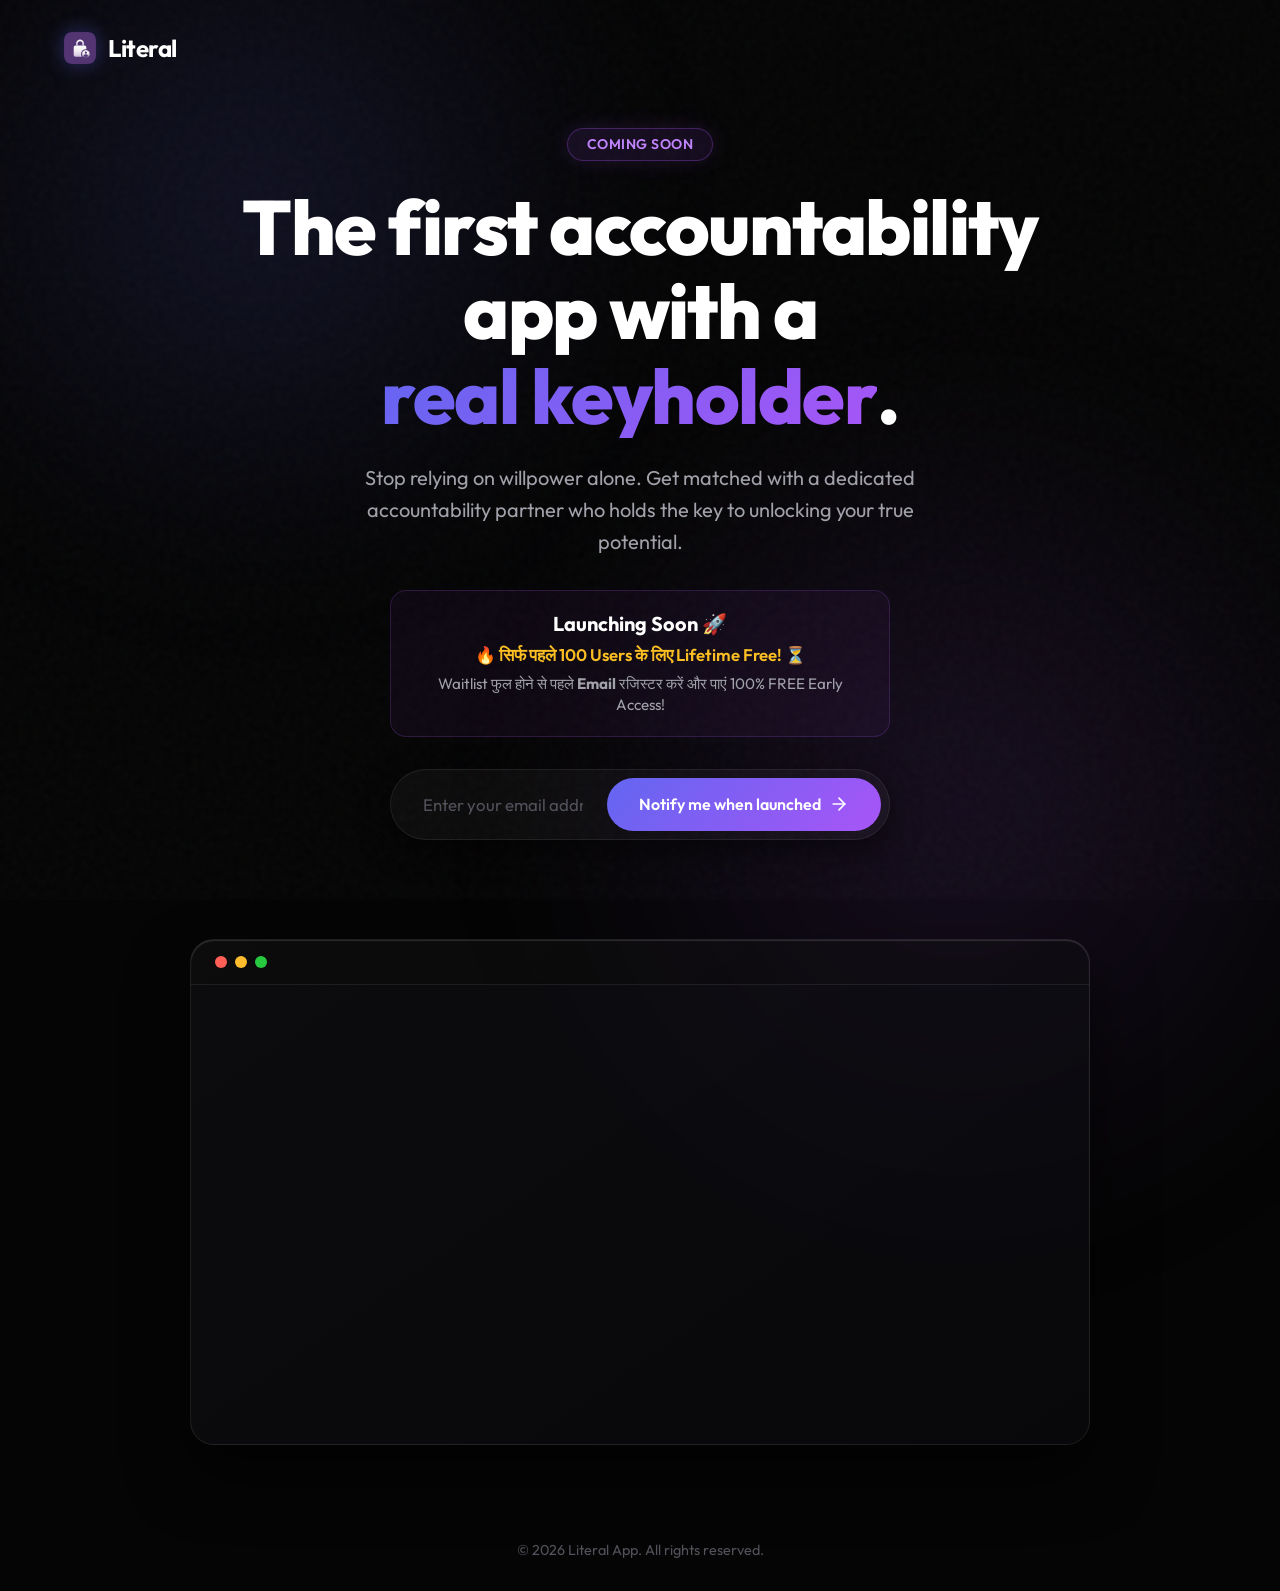
==== index.html @ 340000ad "feat: embed youtube ad video in demo section" ====
<!DOCTYPE html>
<html lang="en">

<head>
    <meta charset="UTF-8">
    <meta name="viewport" content="width=device-width, initial-scale=1.0">
    <title>Literal App</title>
    <meta name="description"
        content="Literal is the first accountability app that pairs you with a real keyholder to lock your distractions and help you achieve your goals.">
    <link rel="preconnect" href="https://fonts.googleapis.com">
    <link rel="preconnect" href="https://fonts.gstatic.com" crossorigin>
    <link href="https://fonts.googleapis.com/css2?family=Outfit:wght@300;400;500;600;700;800&display=swap"
        rel="stylesheet">
    <link rel="icon" type="image/svg+xml" href="assets/logo.svg">
    <link rel="stylesheet" href="styles.css">
</head>

<body>
    <div class="blob-bg"></div>
    <div class="blob-bg blob-2"></div>
    <div class="noise-overlay"></div>

    <nav>
        <div class="logo">
            <img src="assets/logo.svg" alt="Literal Logo" class="logo-icon">
            <span class="logo-text">Literal</span>
        </div>
    </nav>

    <main>
        <section class="hero">
            <div class="hero-chip">Coming Soon</div>
            <h1 class="hero-title">The first accountability app with a <span>real keyholder</span>.</h1>
            <p class="hero-subtitle">Stop relying on willpower alone. Get matched with a dedicated accountability
                partner who holds the key to unlocking your true potential.</p>

            <div class="urgency-banner">
                <p class="urgency-title">Launching Soon 🚀</p>
                <p class="urgency-highlight">🔥 सिर्फ पहले 100 Users के लिए Lifetime Free! ⏳</p>
                <p class="urgency-action">Waitlist फुल होने से पहले <b>Email</b> रजिस्टर करें और पाएं 100% FREE Early
                    Access!
                </p>
            </div>

            <form id="waitlist-form" class="signup-form"
                action="https://script.google.com/macros/s/AKfycbx4pD0WMXJ6cR3nPBkcFgxfVqLXbwYaFYmaJl8zW9d8rMTEGMVKEQRkKYNzDEtjSJn0/exec"
                method="POST">
                <div class="input-group">
                    <input type="email" id="email" name="email" placeholder="Enter your email address" required
                        aria-label="Email address">
                    <button type="submit" class="btn-primary" aria-label="Notify me when launched">
                        <span>Notify me when launched</span>
                        <svg width="20" height="20" viewBox="0 0 24 24" fill="none" stroke="currentColor"
                            stroke-width="2" stroke-linecap="round" stroke-linejoin="round">
                            <path d="M5 12h14"></path>
                            <path d="m12 5 7 7-7 7"></path>
                        </svg>
                    </button>
                </div>
                <div class="form-message" id="form-message" aria-live="polite"></div>
            </form>
        </section>

        <section class="demo-section">
            <div class="glass-card mockup-container">
                <div class="mac-window-controls">
                    <span class="dot close"></span>
                    <span class="dot minimize"></span>
                    <span class="dot maximize"></span>
                </div>
                <div class="mockup-content">
                    <iframe class="demo-video"
                        src="https://www.youtube.com/embed/nKAAisXeXN4?mute=1&autoplay=1&loop=1&playlist=nKAAisXeXN4&controls=0&showinfo=0&rel=0&modestbranding=1"
                        title="Literal App Demo" frameborder="0"
                        allow="accelerometer; autoplay; clipboard-write; encrypted-media; gyroscope; picture-in-picture; web-share"
                        allowfullscreen>
                    </iframe>
                </div>
            </div>
        </section>
    </main>

    <footer>
        <p>&copy; 2026 Literal App. All rights reserved.</p>
    </footer>

    <script src="script.js"></script>
</body>

</html>
---- styles.css ----
:root {
    --bg-color: #050505;
    --text-primary: #FFFFFF;
    --text-secondary: #A1A1AA;
    --accent-1: #6366F1;
    /* Indigo */
    --accent-2: #3B82F6;
    /* Electric Blue */
    --accent-3: #A855F7;
    /* Purple */
    --accent-gradient: linear-gradient(135deg, var(--accent-1), var(--accent-3));
    --glass-bg: rgba(255, 255, 255, 0.03);
    --glass-border: rgba(255, 255, 255, 0.08);
}

* {
    margin: 0;
    padding: 0;
    box-sizing: border-box;
    font-family: 'Outfit', sans-serif;
}

body {
    background-color: var(--bg-color);
    color: var(--text-primary);
    min-height: 100vh;
    overflow-x: hidden;
    position: relative;
    display: flex;
    flex-direction: column;
}

/* Background Effects */
.blob-bg {
    position: fixed;
    top: -20%;
    left: -10%;
    width: 60vw;
    height: 60vw;
    border-radius: 50%;
    background: radial-gradient(circle, rgba(99, 102, 241, 0.15) 0%, rgba(5, 5, 5, 0) 70%);
    filter: blur(80px);
    z-index: -2;
    animation: float 20s ease-in-out infinite alternate;
}

.blob-2 {
    top: 40%;
    left: 40%;
    width: 70vw;
    height: 70vw;
    background: radial-gradient(circle, rgba(168, 85, 247, 0.12) 0%, rgba(5, 5, 5, 0) 70%);
    animation-delay: -10s;
}

.noise-overlay {
    position: fixed;
    top: 0;
    left: 0;
    width: 100vw;
    height: 100vh;
    background: url('data:image/svg+xml,%3Csvg viewBox="0 0 200 200" xmlns="http://www.w3.org/2000/svg"%3E%3Cfilter id="noiseFilter"%3E%3CfeTurbulence type="fractalNoise" baseFrequency="0.65" numOctaves="3" stitchTiles="stitch"/%3E%3C/filter%3E%3Crect width="100%25" height="100%25" filter="url(%23noiseFilter)"/%3E%3C/svg%3E');
    opacity: 0.03;
    z-index: -1;
    pointer-events: none;
}

@keyframes float {
    0% {
        transform: translate(0, 0) scale(1);
    }

    100% {
        transform: translate(5%, 5%) scale(1.1);
    }
}

/* Navigation */
nav {
    padding: 2rem 5%;
    display: flex;
    justify-content: space-between;
    align-items: center;
    max-width: 1400px;
    margin: 0 auto;
    width: 100%;
}

.logo {
    display: flex;
    align-items: center;
    gap: 0.75rem;
    font-weight: 700;
    font-size: 1.5rem;
    letter-spacing: -0.5px;
}

.logo-icon {
    width: 32px;
    height: 32px;
    border-radius: 8px;
    /* Matches SVG corner radius visually */
    box-shadow: 0 0 20px rgba(99, 102, 241, 0.4);
    display: block;
}

/* Main Content */
main {
    flex: 1;
    display: flex;
    flex-direction: column;
    align-items: center;
    justify-content: center;
    padding: 2rem 5% 4rem;
    max-width: 1200px;
    margin: 0 auto;
    width: 100%;
}

/* Hero Section */
.hero {
    text-align: center;
    max-width: 800px;
    margin-bottom: 4rem;
    display: flex;
    flex-direction: column;
    align-items: center;
    opacity: 0;
    transform: translateY(30px);
    animation: fadeUp 1s cubic-bezier(0.16, 1, 0.3, 1) forwards;
}

.hero-chip {
    display: inline-block;
    padding: 0.4rem 1.2rem;
    background: rgba(168, 85, 247, 0.1);
    border: 1px solid rgba(168, 85, 247, 0.3);
    border-radius: 100px;
    color: #C084FC;
    font-size: 0.875rem;
    font-weight: 600;
    margin-bottom: 1.5rem;
    letter-spacing: 0.5px;
    text-transform: uppercase;
    box-shadow: 0 0 20px rgba(168, 85, 247, 0.15);
}

.hero-title {
    font-size: clamp(2.5rem, 6vw, 5rem);
    line-height: 1.1;
    font-weight: 800;
    letter-spacing: -1.5px;
    margin-bottom: 1.5rem;
}

.hero-title span {
    background: var(--accent-gradient);
    -webkit-background-clip: text;
    background-clip: text;
    -webkit-text-fill-color: transparent;
    display: inline-block;
    position: relative;
}

.hero-subtitle {
    font-size: clamp(1.1rem, 2vw, 1.25rem);
    color: var(--text-secondary);
    max-width: 600px;
    margin-bottom: 2rem;
    line-height: 1.6;
}

/* Urgency Banner */
.urgency-banner {
    background: rgba(168, 85, 247, 0.05);
    border: 1px solid rgba(168, 85, 247, 0.2);
    border-radius: 16px;
    padding: 1.25rem 1.5rem;
    margin-bottom: 2rem;
    width: 100%;
    max-width: 500px;
    backdrop-filter: blur(10px);
    animation: pulseBorder 2.5s infinite alternate;
}

@keyframes pulseBorder {
    0% {
        border-color: rgba(168, 85, 247, 0.15);
        box-shadow: 0 4px 20px rgba(0, 0, 0, 0.2), 0 0 0 0 rgba(168, 85, 247, 0);
    }

    100% {
        border-color: rgba(168, 85, 247, 0.5);
        box-shadow: 0 4px 20px rgba(0, 0, 0, 0.2), 0 0 15px rgba(168, 85, 247, 0.2);
    }
}

.urgency-title {
    font-size: 1.25rem;
    font-weight: 700;
    margin-bottom: 0.5rem;
    color: var(--text-primary);
}

.urgency-highlight {
    font-size: 1.05rem;
    font-weight: 600;
    color: #FBBF24;
    margin-bottom: 0.5rem;
}

.urgency-action {
    font-size: 0.95rem;
    color: var(--text-secondary);
    line-height: 1.4;
}

/* Form */
.signup-form {
    width: 100%;
    max-width: 500px;
}

.input-group {
    display: flex;
    background: var(--glass-bg);
    border: 1px solid var(--glass-border);
    border-radius: 100px;
    padding: 0.5rem;
    backdrop-filter: blur(10px);
    transition: all 0.3s ease;
    box-shadow: 0 10px 30px rgba(0, 0, 0, 0.5);
    animation: drawFocus 2.5s infinite alternate;
}

@keyframes drawFocus {
    0% {
        border-color: var(--glass-border);
        box-shadow: 0 10px 30px rgba(0, 0, 0, 0.5), 0 0 0 0 rgba(168, 85, 247, 0);
    }

    100% {
        border-color: rgba(168, 85, 247, 0.5);
        box-shadow: 0 10px 30px rgba(0, 0, 0, 0.5), 0 0 20px rgba(168, 85, 247, 0.4);
    }
}

.input-group:focus-within {
    border-color: rgba(99, 102, 241, 0.5);
    box-shadow: 0 0 0 4px rgba(99, 102, 241, 0.1), 0 10px 30px rgba(0, 0, 0, 0.5);
    background: rgba(255, 255, 255, 0.05);
    animation: none;
}

input[type="email"] {
    flex: 1;
    background: transparent;
    border: none;
    padding: 1rem 1.5rem;
    color: var(--text-primary);
    font-size: 1.05rem;
    outline: none;
    width: 100%;
}

input[type="email"]::placeholder {
    color: #52525B;
}

.btn-primary {
    background: var(--accent-gradient);
    color: white;
    border: none;
    border-radius: 100px;
    padding: 0 2rem;
    font-weight: 600;
    font-size: 1rem;
    cursor: pointer;
    display: flex;
    align-items: center;
    gap: 0.5rem;
    transition: transform 0.2s ease, box-shadow 0.2s ease;
}

.btn-primary:hover {
    transform: translateY(-2px);
    box-shadow: 0 10px 20px rgba(99, 102, 241, 0.3);
}

.btn-primary:active {
    transform: translateY(0);
}

.form-message {
    margin-top: 1rem;
    font-size: 0.95rem;
    height: 1.2rem;
    color: #A1A1AA;
    transition: opacity 0.3s;
}

.form-message.success {
    color: #10B981;
}

.form-message.error {
    color: #EF4444;
}

/* Spinner */
.spinner {
    animation: rotate 2s linear infinite;
    z-index: 2;
    width: 20px;
    height: 20px;
}

.spinner .path {
    stroke: currentColor;
    stroke-linecap: round;
    animation: dash 1.5s ease-in-out infinite;
}

@keyframes rotate {
    100% {
        transform: rotate(360deg);
    }
}

@keyframes dash {
    0% {
        stroke-dasharray: 1, 150;
        stroke-dashoffset: 0;
    }

    50% {
        stroke-dasharray: 90, 150;
        stroke-dashoffset: -35;
    }

    100% {
        stroke-dasharray: 90, 150;
        stroke-dashoffset: -124;
    }
}

/* Demo Section */
.demo-section {
    width: 100%;
    max-width: 900px;
    opacity: 0;
    transform: translateY(40px);
    animation: fadeUp 1s cubic-bezier(0.16, 1, 0.3, 1) 0.3s forwards;
}

.glass-card {
    background: linear-gradient(145deg, rgba(255, 255, 255, 0.05), rgba(255, 255, 255, 0.01));
    border: 1px solid var(--glass-border);
    border-radius: 24px;
    backdrop-filter: blur(20px);
    overflow: hidden;
    position: relative;
    box-shadow: 0 30px 60px rgba(0, 0, 0, 0.6), inset 0 1px 1px rgba(255, 255, 255, 0.2);
}

.mockup-container {
    aspect-ratio: 16/9;
    display: flex;
    flex-direction: column;
}

.mac-window-controls {
    display: flex;
    gap: 8px;
    padding: 1rem 1.5rem;
    background: rgba(0, 0, 0, 0.3);
    border-bottom: 1px solid var(--glass-border);
}

.dot {
    width: 12px;
    height: 12px;
    border-radius: 50%;
}

.dot.close {
    background: #FF5F56;
}

.dot.minimize {
    background: #FFBD2E;
}

.dot.maximize {
    background: #27C93F;
}

.mockup-content {
    flex: 1;
    display: flex;
    flex-direction: column;
    align-items: center;
    justify-content: center;
    background: rgba(10, 10, 15, 0.6);
    position: relative;
    cursor: pointer;
    transition: background 0.3s ease;
}

.mockup-content:hover {
    background: rgba(10, 10, 15, 0.4);
}

.mockup-content:hover .play-button {
    transform: scale(1.1);
    box-shadow: 0 0 30px rgba(99, 102, 241, 0.6);
}

.play-button {
    width: 72px;
    height: 72px;
    background: var(--accent-gradient);
    border-radius: 50%;
    display: flex;
    align-items: center;
    justify-content: center;
    margin-bottom: 1.5rem;
    transition: all 0.3s cubic-bezier(0.16, 1, 0.3, 1);
    box-shadow: 0 0 20px rgba(99, 102, 241, 0.4);
}

.pulse-anim {
    animation: pulse 2s infinite;
}

@keyframes pulse {
    0% {
        box-shadow: 0 0 0 0 rgba(99, 102, 241, 0.7);
    }

    70% {
        box-shadow: 0 0 0 20px rgba(99, 102, 241, 0);
    }

    100% {
        box-shadow: 0 0 0 0 rgba(99, 102, 241, 0);
    }
}

.mockup-content p {
    font-size: 1.1rem;
    font-weight: 500;
    color: var(--text-secondary);
}

.demo-video {
    width: 100%;
    height: 100%;
    object-fit: cover;
    position: absolute;
    top: 0;
    left: 0;
}

/* Footer */
footer {
    padding: 2rem 5%;
    text-align: center;
    color: #52525B;
    font-size: 0.9rem;
    margin-top: auto;
}

/* Animations */
@keyframes fadeUp {
    from {
        opacity: 0;
        transform: translateY(30px);
    }

    to {
        opacity: 1;
        transform: translateY(0);
    }
}

/* Responsive */
@media (max-width: 768px) {
    .input-group {
        flex-direction: column;
        border-radius: 16px;
        padding: 0;
        background: transparent;
        border: none;
        box-shadow: none;
        gap: 0.75rem;
        animation: none;
        /* Disable on mobile div */
    }

    .input-group:focus-within {
        box-shadow: none;
        background: transparent;
        border-color: transparent;
    }

    input[type="email"] {
        background: rgba(255, 255, 255, 0.05);
        border: 1px solid var(--glass-border);
        border-radius: 16px;
        text-align: center;
        padding: 1.25rem 1rem;
        font-size: 1rem;
        animation: drawFocusMobile 2.5s infinite alternate;
    }

    @keyframes drawFocusMobile {
        0% {
            border-color: var(--glass-border);
            box-shadow: 0 0 0 0 rgba(99, 102, 241, 0);
        }

        100% {
            border-color: rgba(99, 102, 241, 0.4);
            box-shadow: 0 0 20px rgba(99, 102, 241, 0.3);
        }
    }

    input[type="email"]:focus {
        animation: none;
        border-color: rgba(99, 102, 241, 0.5);
        box-shadow: 0 0 0 4px rgba(99, 102, 241, 0.1);
    }

    .btn-primary {
        padding: 1.25rem 1rem;
        justify-content: center;
        width: 100%;
        border-radius: 16px;
        font-size: 1.05rem;
    }

    .mockup-container {
        aspect-ratio: 4/3;
        border-radius: 16px;
    }

    .hero {
        margin-bottom: 3rem;
        padding: 0 0.5rem;
    }

    .hero-title {
        font-size: clamp(2rem, 10vw, 3rem);
    }

    .hero-subtitle {
        font-size: 1rem;
        padding: 0 0.5rem;
    }
}
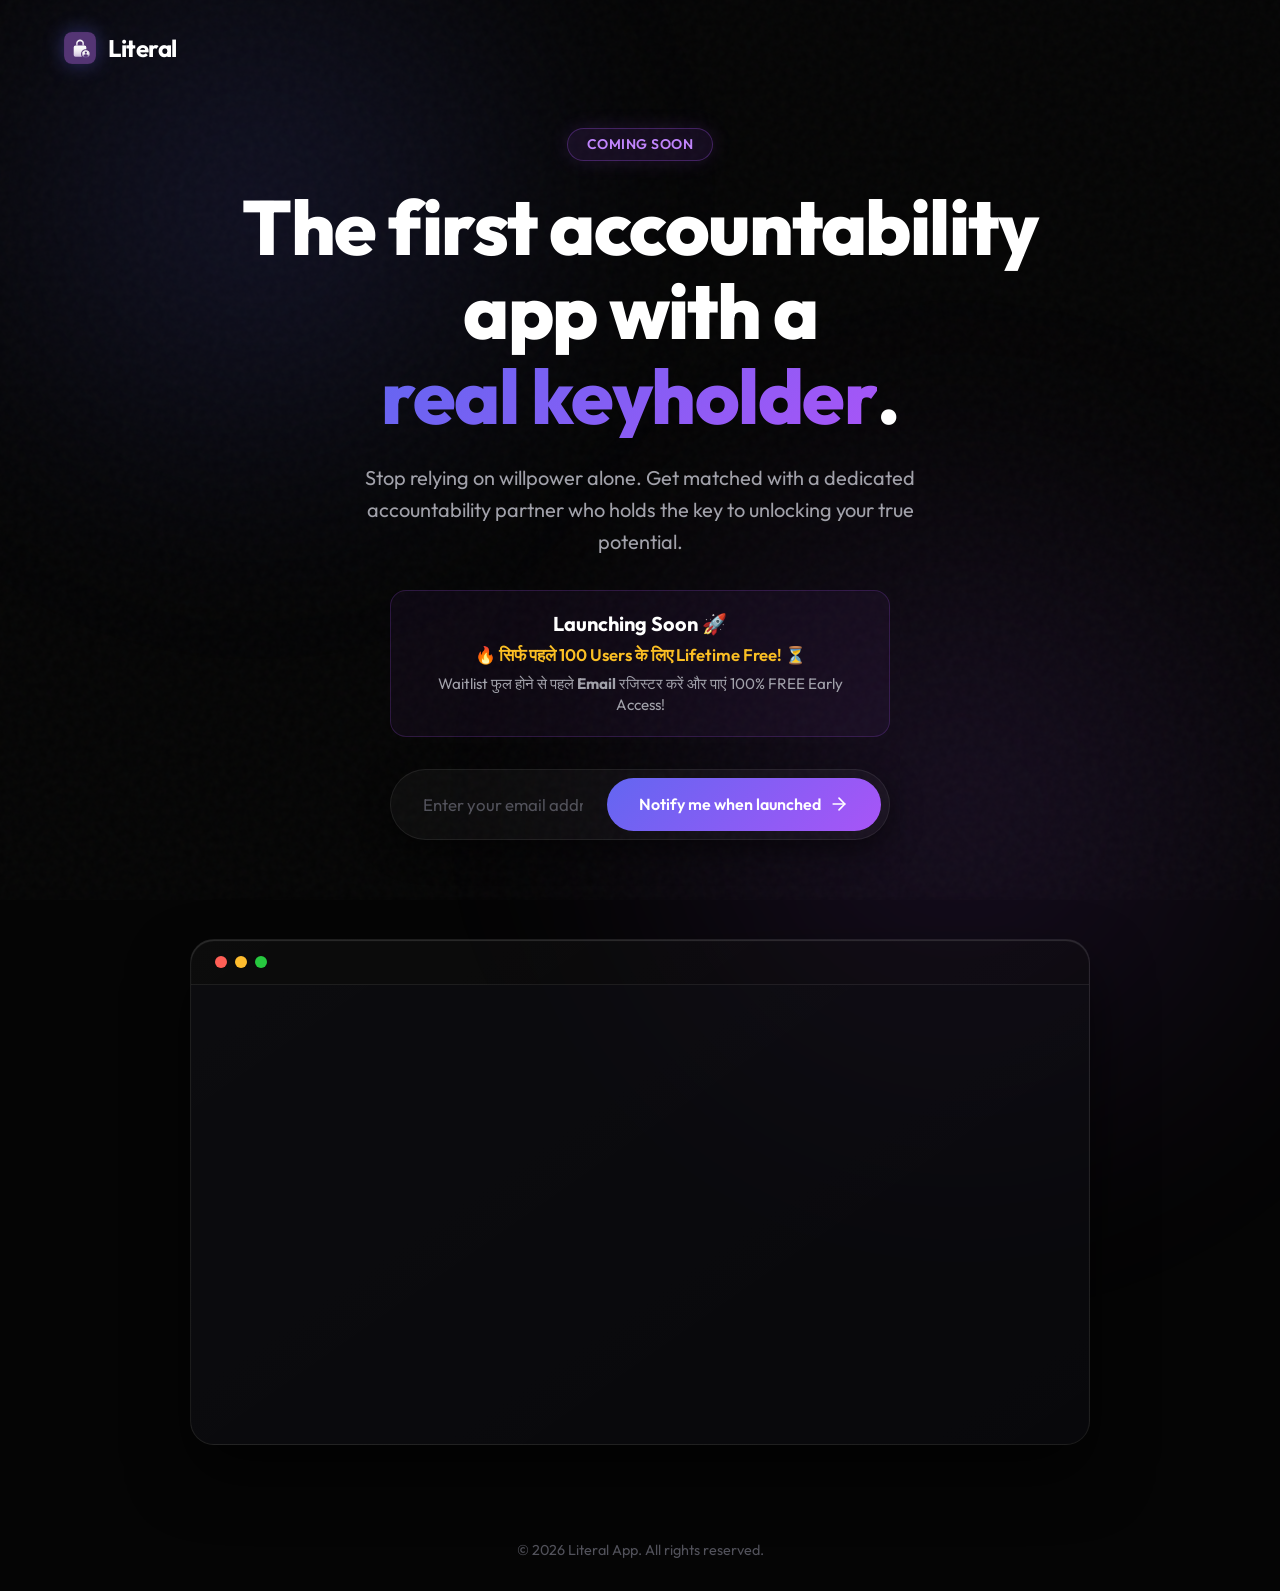
==== commit 534325a4: "fix: enable youtube player controls and sound" ====
--- a/index.html
+++ b/index.html
@@ -70,7 +70,7 @@
                 </div>
                 <div class="mockup-content">
                     <iframe class="demo-video"
-                        src="https://www.youtube.com/embed/nKAAisXeXN4?mute=1&autoplay=1&loop=1&playlist=nKAAisXeXN4&controls=0&showinfo=0&rel=0&modestbranding=1"
+                        src="https://www.youtube.com/embed/nKAAisXeXN4?mute=0&autoplay=1&loop=1&playlist=nKAAisXeXN4&controls=1&showinfo=0&rel=0&modestbranding=1"
                         title="Literal App Demo" frameborder="0"
                         allow="accelerometer; autoplay; clipboard-write; encrypted-media; gyroscope; picture-in-picture; web-share"
                         allowfullscreen>
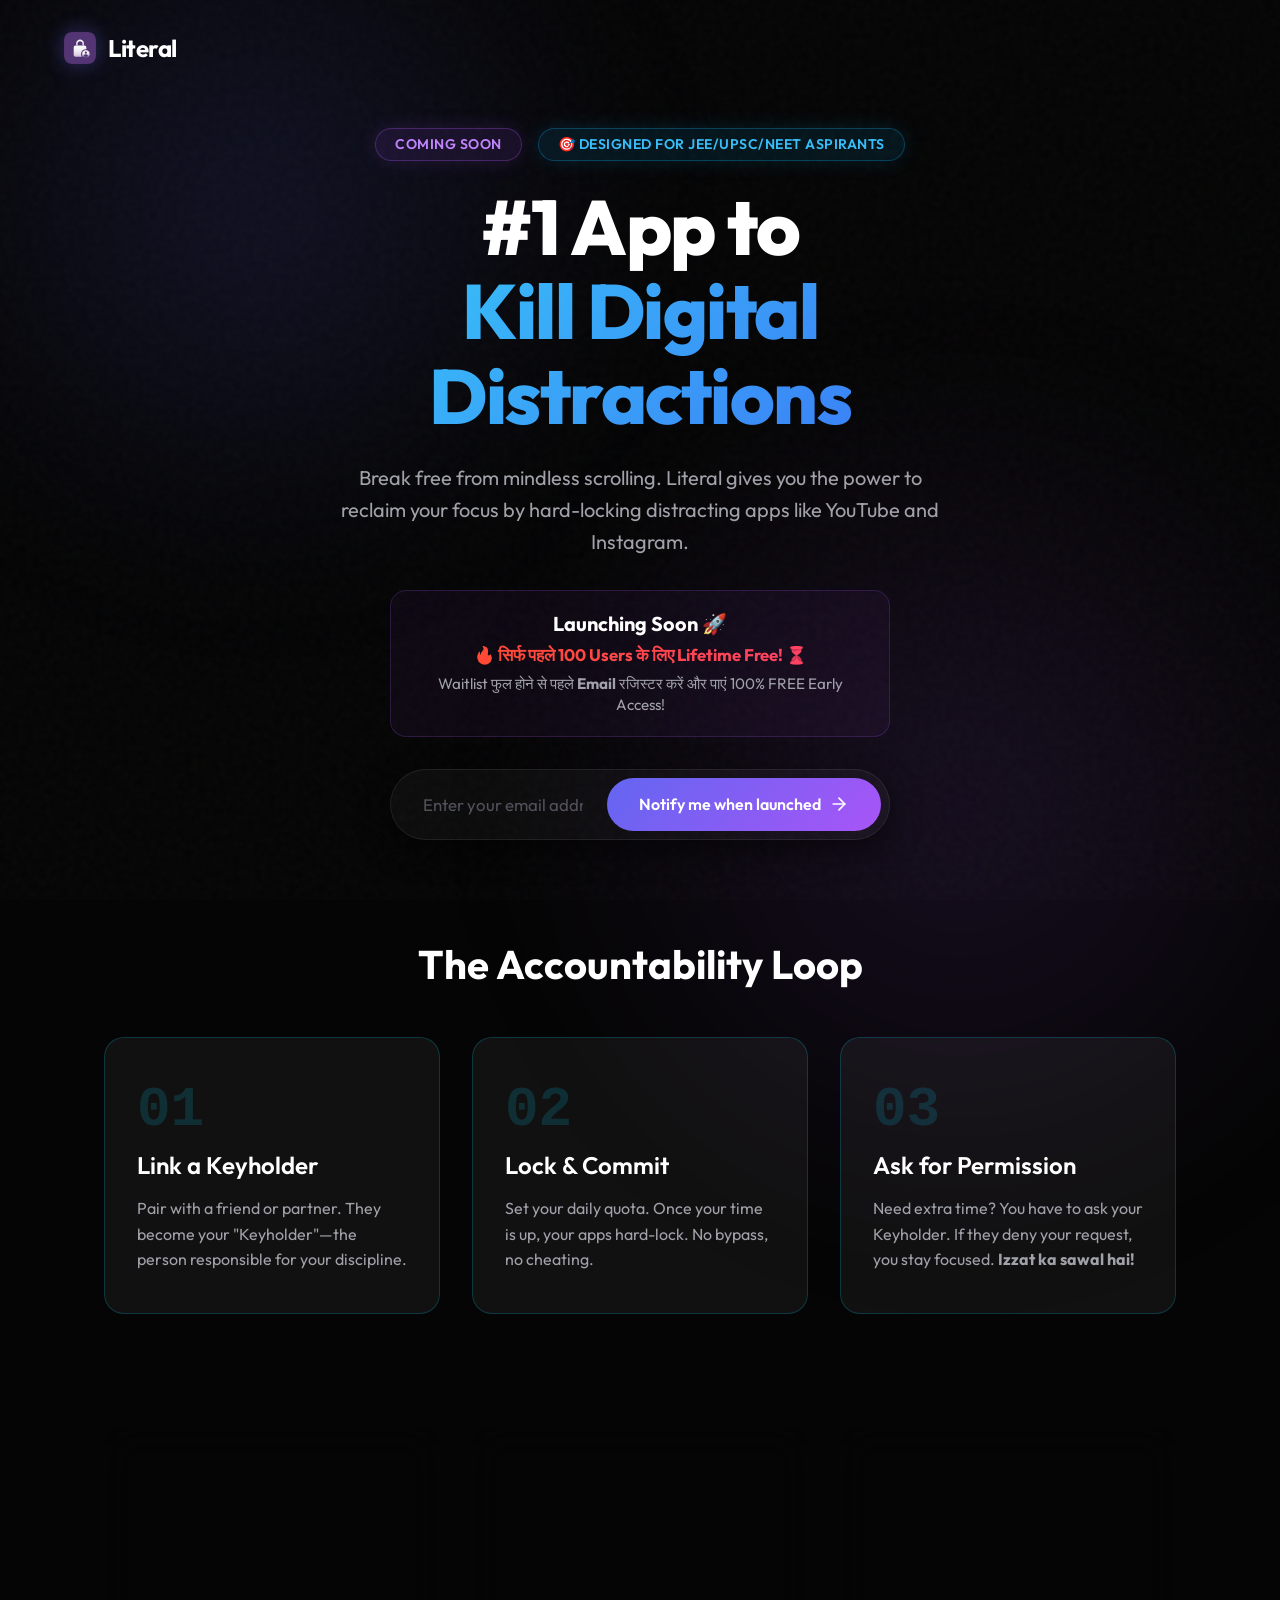
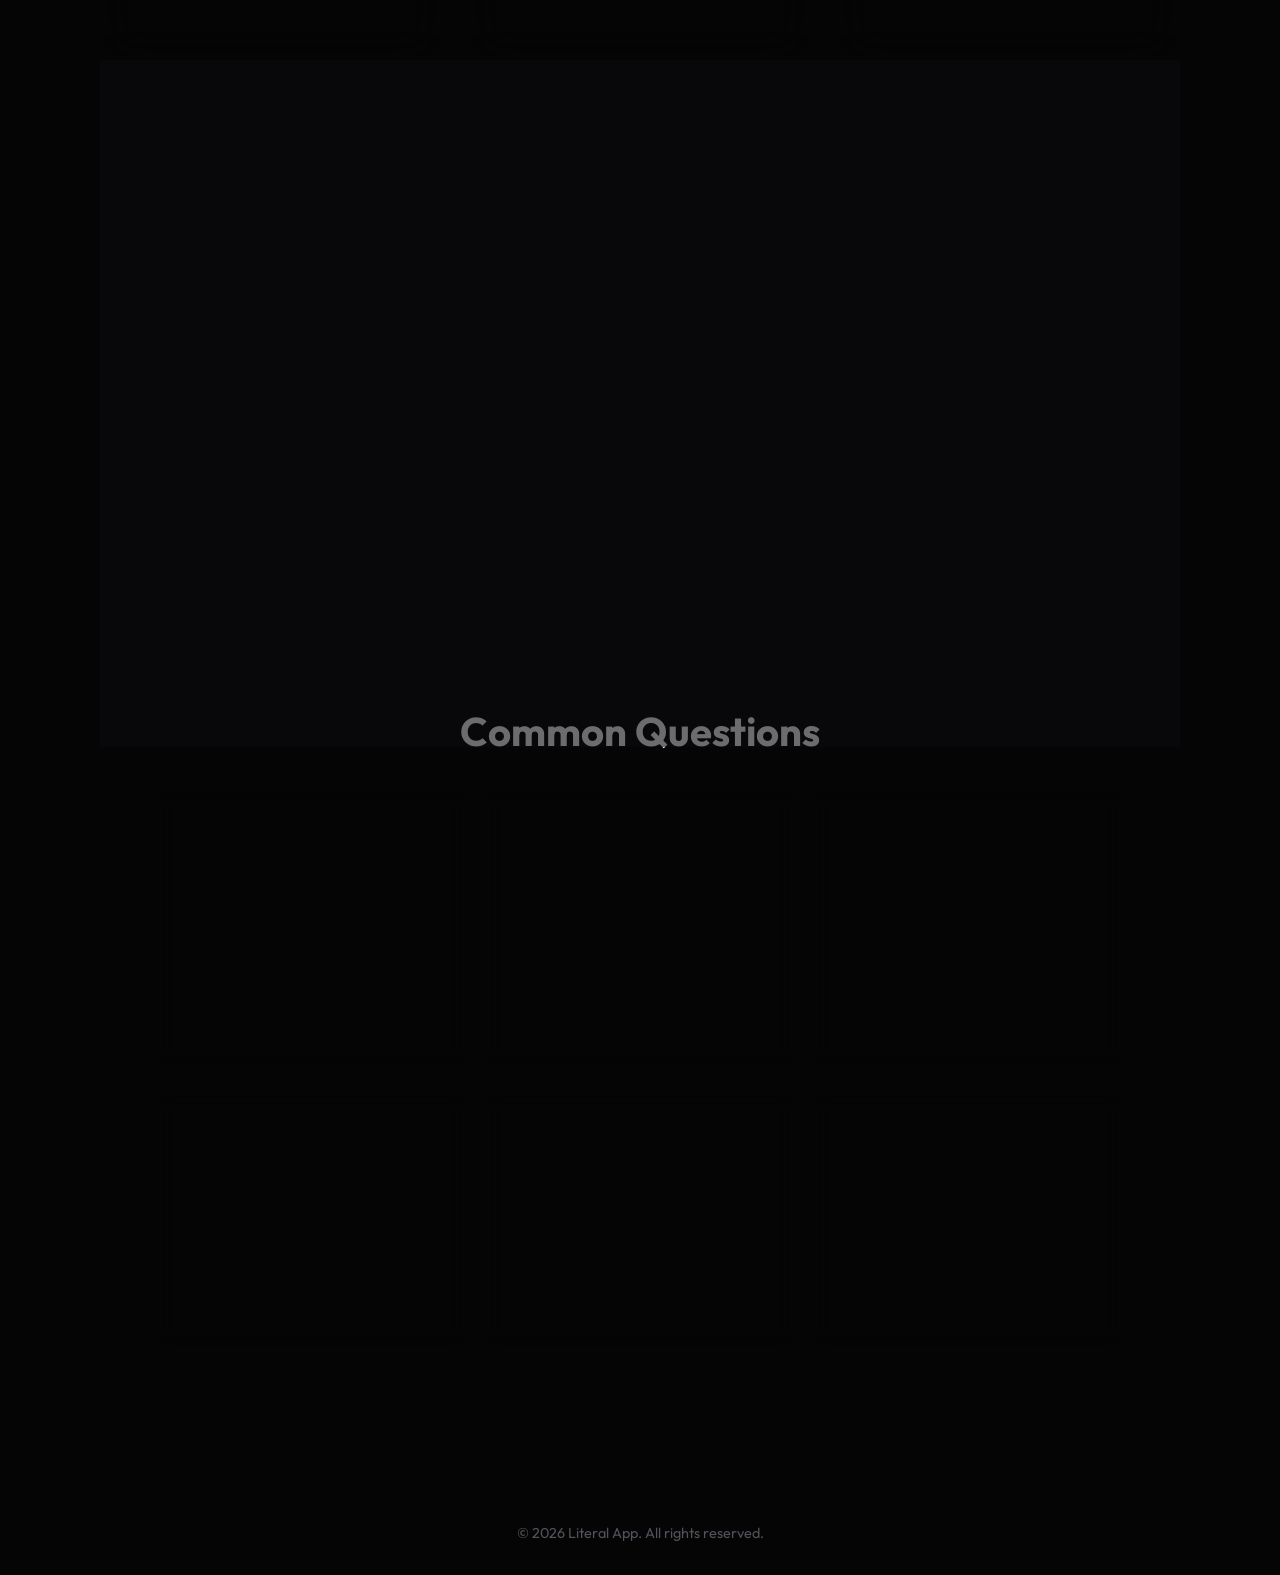
==== commit 54924ca9: "Update landing page with Accountability Loop, Features, and FAQ sections" ====
--- a/index.html
+++ b/index.html
@@ -29,10 +29,13 @@
 
     <main>
         <section class="hero">
-            <div class="hero-chip">Coming Soon</div>
-            <h1 class="hero-title">The first accountability app with a <span>real keyholder</span>.</h1>
-            <p class="hero-subtitle">Stop relying on willpower alone. Get matched with a dedicated accountability
-                partner who holds the key to unlocking your true potential.</p>
+            <div class="hero-chips">
+                <div class="hero-chip">Coming Soon</div>
+                <div class="hero-chip target-audience">🎯 Designed for JEE/UPSC/NEET Aspirants</div>
+            </div>
+            <h1 class="hero-title">#1 App to<br><span class="text-blue">Kill Digital<br>Distractions</span></h1>
+            <p class="hero-subtitle">Break free from mindless scrolling. Literal gives you the power to reclaim your
+                focus by hard-locking distracting apps like YouTube and Instagram.</p>
 
             <div class="urgency-banner">
                 <p class="urgency-title">Launching Soon 🚀</p>
@@ -61,6 +64,46 @@
             </form>
         </section>
 
+        <section class="how-it-works">
+            <h2 class="section-title">The Accountability Loop</h2>
+            <div class="steps-container">
+                <div class="step-card">
+                    <div class="step-num">01</div>
+                    <h3>Link a Keyholder</h3>
+                    <p>Pair with a friend or partner. They become your "Keyholder"—the person responsible for your
+                        discipline.</p>
+                </div>
+                <div class="step-card">
+                    <div class="step-num">02</div>
+                    <h3>Lock & Commit</h3>
+                    <p>Set your daily quota. Once your time is up, your apps hard-lock. No bypass, no cheating.</p>
+                </div>
+                <div class="step-card">
+                    <div class="step-num">03</div>
+                    <h3>Ask for Permission</h3>
+                    <p>Need extra time? You have to ask your Keyholder. If they deny your request, you stay focused.
+                        <b>Izzat ka sawal hai!</b>
+                    </p>
+                </div>
+            </div>
+        </section>
+
+        <section class="features-grid">
+            <div class="feature-item glass-card">
+                <h3>🛡️ Anti-Cheat Engine</h3>
+                <p>Uninstall protection ensures you can't just delete the app when the urge to scroll hits. Your
+                    Keyholder must approve the deletion.</p>
+            </div>
+            <div class="feature-item glass-card">
+                <h3>🪙 Token-Based Pledges</h3>
+                <p>Stake tokens on your goals. Wake up at 5 AM? You win. Fail? You lose your tokens forever.</p>
+            </div>
+            <div class="feature-item glass-card">
+                <h3>🐱 YouTube Study Mode</h3>
+                <p>Only educational content allowed. Shorts and Distracting videos are Blocked.</p>
+            </div>
+        </section>
+
         <section class="demo-section">
             <div class="glass-card mockup-container">
                 <div class="mac-window-controls">
@@ -78,6 +121,52 @@
                 </div>
             </div>
         </section>
+        <section class="faq-section">
+            <h2 class="section-title">Common Questions</h2>
+
+            <div class="faq-grid">
+                <div class="faq-item glass-card">
+                    <h3>🔐 What is a "Keyholder"?</h3>
+                    <p>A Keyholder is a trusted friend or partner you link your account with. They hold the digital
+                        "key" to your distractions. If you hit your limit and want to unlock an app, they receive a
+                        notification to approve or deny your request.</p>
+                </div>
+
+                <div class="faq-item glass-card">
+                    <h3>🕵️ Can my friend see my private data?</h3>
+                    <p>Absolutely not. Your privacy is 100% safe. Literal only shares your <b>app usage time</b> and
+                        <b>unlock requests</b> with your Keyholder. They cannot see your chats, photos, or browser
+                        history.</p>
+                </div>
+
+                <div class="faq-item glass-card">
+                    <h3>🚨 What if my friend is busy or sleeping?</h3>
+                    <p>Don't panic! We have an <b>"Emergency Glass Break"</b> feature. You can use 100 tokens to
+                        force-unlock your phone instantly. However, your Keyholder will get a "Siren" notification that
+                        you broke the glass. Accountability never sleeps!</p>
+                </div>
+
+                <div class="faq-item glass-card">
+                    <h3>🚫 Can I just uninstall the app to bypass it?</h3>
+                    <p>Nice try! If you enable <b>Uninstall Protection</b>, the app becomes nearly impossible to delete
+                        without your Keyholder's permission. We’ve built this to protect you from your own impulsive
+                        urges.</p>
+                </div>
+
+                <div class="faq-item glass-card">
+                    <h3>🪙 What are Tokens used for?</h3>
+                    <p>Tokens are the "currency of commitment." You stake them on goals (like waking up at 5 AM). If you
+                        succeed, you keep them. If you fail, they disappear. You can also use them for emergency
+                        unlocks.</p>
+                </div>
+
+                <div class="faq-item glass-card">
+                    <h3>📱 Do we both need to install the app?</h3>
+                    <p>Yes. You install it to stay focused, and your friend installs it to act as your Keyholder. One
+                        app, two powerful roles.</p>
+                </div>
+            </div>
+        </section>
     </main>
 
     <footer>
--- a/styles.css
+++ b/styles.css
@@ -130,6 +130,15 @@
     animation: fadeUp 1s cubic-bezier(0.16, 1, 0.3, 1) forwards;
 }
 
+.hero-chips {
+    display: flex;
+    gap: 1rem;
+    align-items: center;
+    justify-content: center;
+    flex-wrap: wrap;
+    margin-bottom: 1.5rem;
+}
+
 .hero-chip {
     display: inline-block;
     padding: 0.4rem 1.2rem;
@@ -139,10 +148,17 @@
     color: #C084FC;
     font-size: 0.875rem;
     font-weight: 600;
-    margin-bottom: 1.5rem;
+    margin-bottom: 0;
     letter-spacing: 0.5px;
     text-transform: uppercase;
     box-shadow: 0 0 20px rgba(168, 85, 247, 0.15);
+}
+
+.hero-chip.target-audience {
+    background: rgba(14, 165, 233, 0.1);
+    border: 1px solid rgba(14, 165, 233, 0.3);
+    color: #38bdf8;
+    box-shadow: 0 0 20px rgba(14, 165, 233, 0.15);
 }
 
 .hero-title {
@@ -162,6 +178,13 @@
     position: relative;
 }
 
+.hero-title span.text-blue {
+    background: linear-gradient(135deg, #38bdf8, #3b82f6);
+    -webkit-background-clip: text;
+    background-clip: text;
+    -webkit-text-fill-color: transparent;
+}
+
 .hero-subtitle {
     font-size: clamp(1.1rem, 2vw, 1.25rem);
     color: var(--text-secondary);
@@ -204,8 +227,11 @@
 
 .urgency-highlight {
     font-size: 1.05rem;
-    font-weight: 600;
-    color: #FBBF24;
+    font-weight: 700;
+    background: linear-gradient(90deg, #ff4b2b, #ff416c);
+    -webkit-background-clip: text;
+    -webkit-text-fill-color: transparent;
+    background-clip: text;
     margin-bottom: 0.5rem;
 }
 
@@ -469,6 +495,114 @@
     color: #52525B;
     font-size: 0.9rem;
     margin-top: auto;
+}
+
+/* How it works & Features Grid & FAQ */
+.section-title {
+    font-size: clamp(2rem, 4vw, 2.5rem);
+    font-weight: 700;
+    margin-bottom: 1rem;
+    text-align: center;
+}
+
+.how-it-works,
+.features-grid,
+.faq-section {
+    width: 100%;
+    margin-bottom: 4rem;
+}
+
+.steps-container,
+.features-grid {
+    display: grid;
+    grid-template-columns: repeat(auto-fit, minmax(280px, 1fr));
+    gap: 2rem;
+    margin-top: 3rem;
+}
+
+.step-card {
+    background: rgba(255, 255, 255, 0.05);
+    padding: 2.5rem 2rem;
+    border-radius: 20px;
+    border: 1px solid rgba(0, 212, 255, 0.2);
+    transition: transform 0.3s ease, border-color 0.3s ease;
+}
+
+.step-card:hover {
+    transform: translateY(-10px);
+    border-color: #00d4ff;
+}
+
+.step-num {
+    font-size: 3.5rem;
+    font-weight: 800;
+    color: rgba(0, 212, 255, 0.15);
+    margin-bottom: 0.5rem;
+    font-family: monospace;
+}
+
+.step-card h3,
+.feature-item h3,
+.faq-item h3 {
+    font-size: 1.5rem;
+    font-weight: 600;
+    margin-bottom: 1rem;
+    color: var(--text-primary);
+}
+
+.step-card p,
+.feature-item p,
+.faq-item p {
+    color: var(--text-secondary);
+    line-height: 1.6;
+}
+
+.feature-item {
+    background: rgba(255, 255, 255, 0.05);
+    padding: 2.5rem 2rem;
+    border-radius: 20px;
+    border: 1px solid var(--glass-border);
+    transition: transform 0.3s ease;
+    display: flex;
+    flex-direction: column;
+}
+
+.feature-item:hover {
+    transform: translateY(-5px);
+    border-color: rgba(168, 85, 247, 0.4);
+}
+
+.faq-section {
+    padding: 80px 20px;
+    max-width: 1000px;
+    margin: 0 auto;
+}
+
+.faq-grid {
+    display: grid;
+    grid-template-columns: repeat(auto-fit, minmax(300px, 1fr));
+    gap: 1.5rem;
+    margin-top: 2rem;
+}
+
+.faq-item h3 {
+    color: #00d4ff;
+    font-size: 1.2rem;
+    margin-bottom: 10px;
+}
+
+.faq-item p {
+    color: rgba(255, 255, 255, 0.8);
+    line-height: 1.6;
+    font-size: 0.95rem;
+}
+
+.faq-item.glass-card {
+    background: rgba(255, 255, 255, 0.03);
+    border: 1px solid rgba(255, 255, 255, 0.1);
+    backdrop-filter: blur(10px);
+    padding: 25px;
+    border-radius: 15px;
 }
 
 /* Animations */
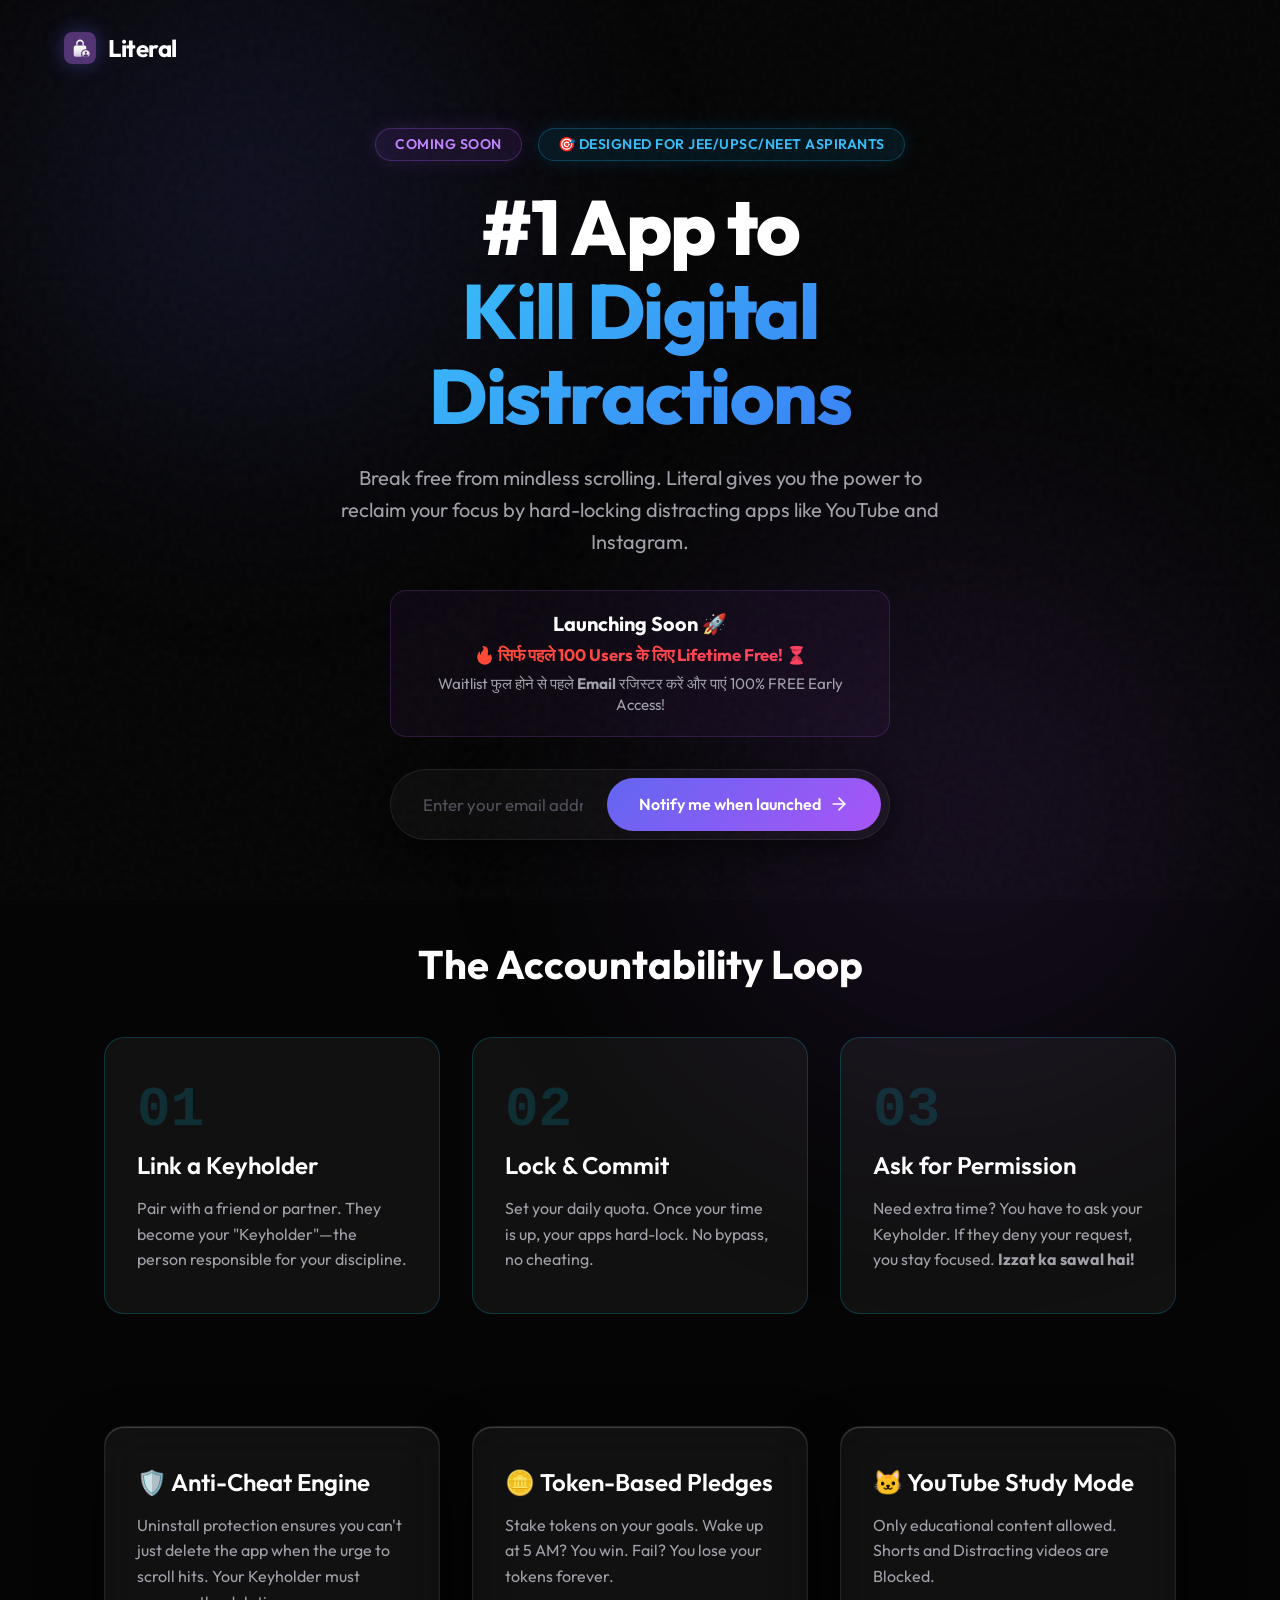
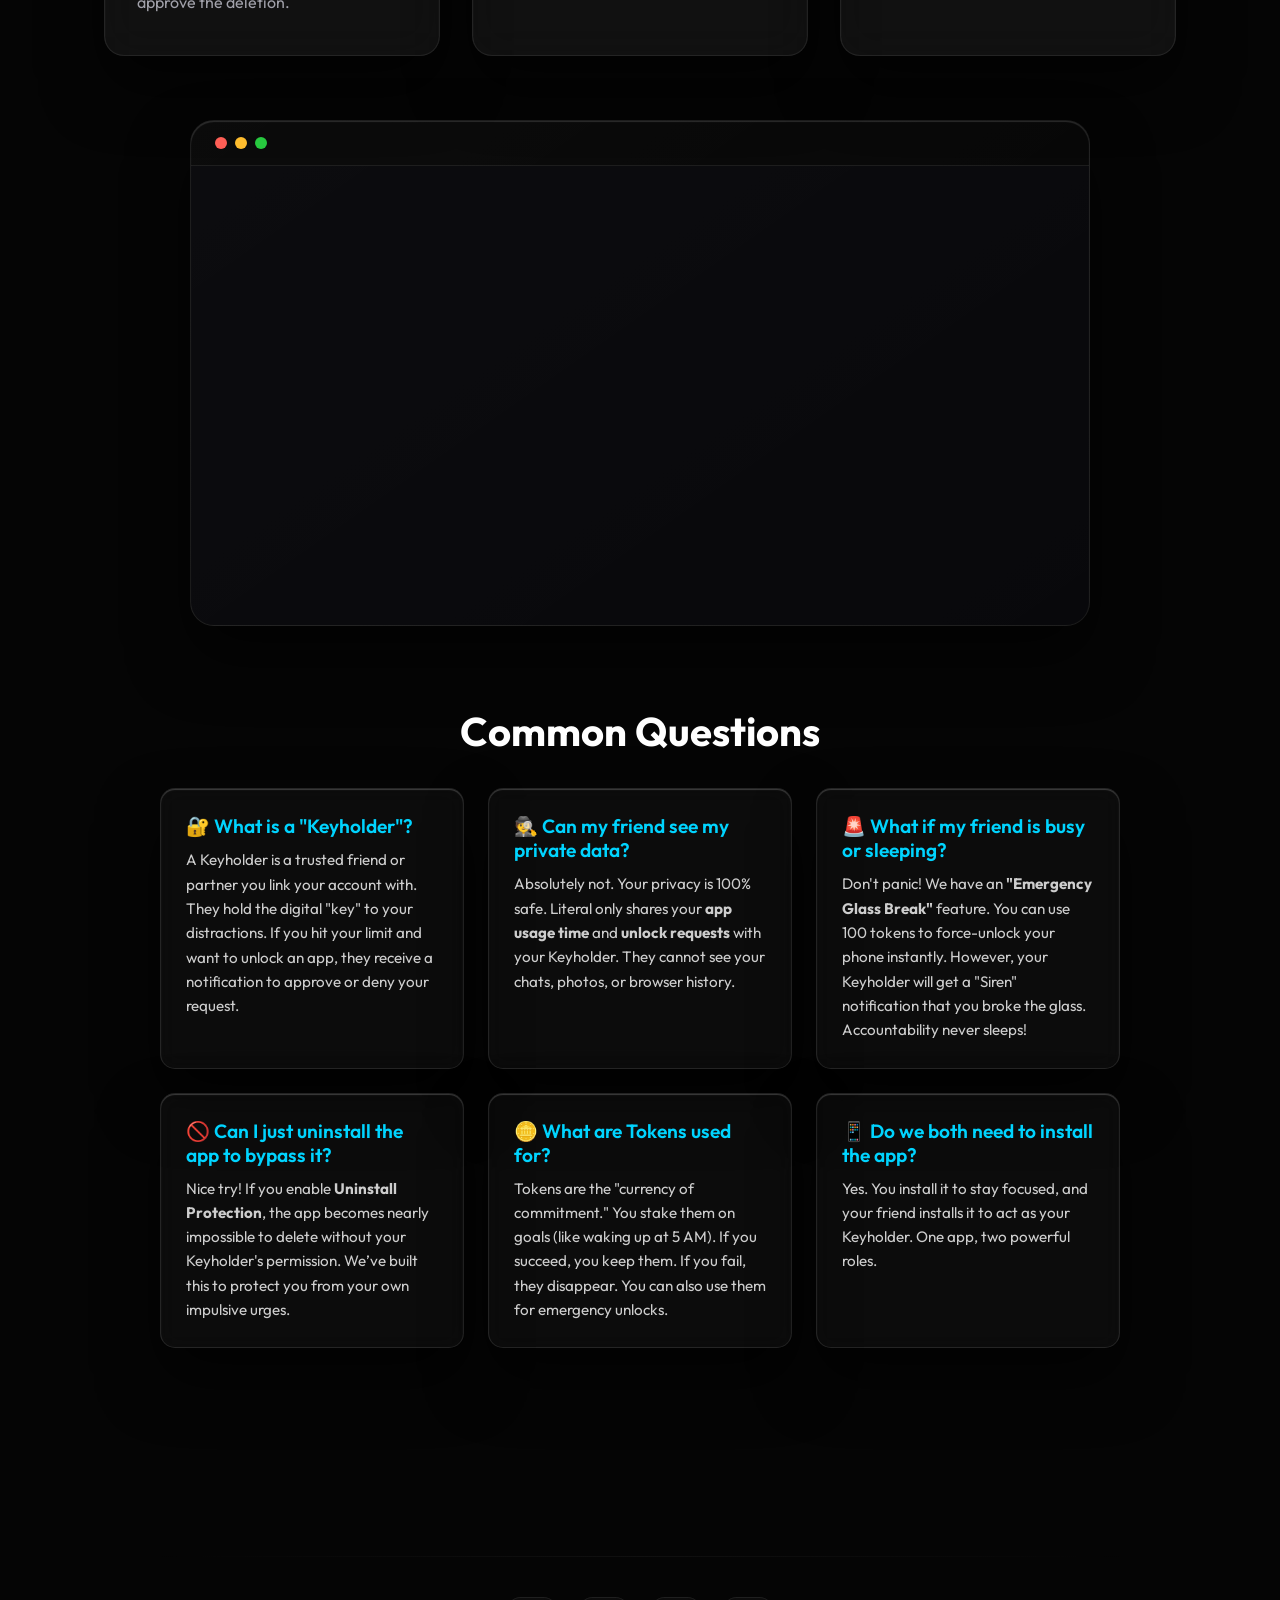
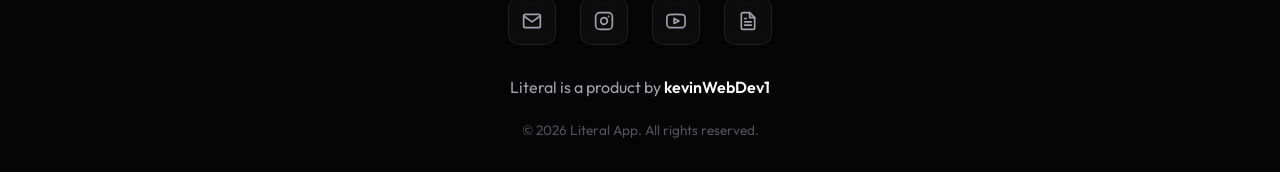
==== commit a50ef751: "feat: implement premium footer and privacy policy modal" ====
--- a/index.html
+++ b/index.html
@@ -136,7 +136,8 @@
                     <h3>🕵️ Can my friend see my private data?</h3>
                     <p>Absolutely not. Your privacy is 100% safe. Literal only shares your <b>app usage time</b> and
                         <b>unlock requests</b> with your Keyholder. They cannot see your chats, photos, or browser
-                        history.</p>
+                        history.
+                    </p>
                 </div>
 
                 <div class="faq-item glass-card">
@@ -169,9 +170,133 @@
         </section>
     </main>
 
-    <footer>
-        <p>&copy; 2026 Literal App. All rights reserved.</p>
+    <footer class="main-footer">
+        <div class="footer-content">
+            <hr class="footer-divider">
+            <div class="footer-bottom">
+                <ul class="footer-icons">
+                    <li class="icon-item">
+                        <a href="mailto:literal.app.business@gmail.com" title="Email Us" aria-label="Email Literal App">
+                            <svg xmlns="http://www.w3.org/2000/svg" width="24" height="24" viewBox="0 0 24 24"
+                                fill="none" stroke="currentColor" stroke-width="2" stroke-linecap="round"
+                                stroke-linejoin="round" class="feather feather-mail">
+                                <path d="M4 4h16c1.1 0 2 .9 2 2v12c0 1.1-.9 2-2 2H4c-1.1 0-2-.9-2-2V6c0-1.1.9-2 2-2z">
+                                </path>
+                                <polyline points="22,6 12,13 2,6"></polyline>
+                            </svg>
+                        </a>
+                    </li>
+                    <li class="icon-item">
+                        <a href="#" title="Follow us on Instagram (Coming Soon)" aria-label="Instagram">
+                            <svg xmlns="http://www.w3.org/2000/svg" width="24" height="24" viewBox="0 0 24 24"
+                                fill="none" stroke="currentColor" stroke-width="2" stroke-linecap="round"
+                                stroke-linejoin="round" class="feather feather-instagram">
+                                <rect x="2" y="2" width="20" height="20" rx="5" ry="5"></rect>
+                                <path d="M16 11.37A4 4 0 1 1 12.63 8 4 4 0 0 1 16 11.37z"></path>
+                                <line x1="17.5" y1="6.5" x2="17.51" y2="6.5"></line>
+                            </svg>
+                        </a>
+                    </li>
+                    <li class="icon-item">
+                        <a href="#" title="Subscribe on YouTube (Coming Soon)" aria-label="YouTube">
+                            <svg xmlns="http://www.w3.org/2000/svg" width="24" height="24" viewBox="0 0 24 24"
+                                fill="none" stroke="currentColor" stroke-width="2" stroke-linecap="round"
+                                stroke-linejoin="round" class="feather feather-youtube">
+                                <path
+                                    d="M22.54 6.42a2.78 2.78 0 0 0-1.94-2C18.88 4 12 4 12 4s-6.88 0-8.6.42a2.78 2.78 0 0 0-1.94 2C1 8.11 1 12 1 12s0 3.89.46 5.58a2.78 2.78 0 0 0 1.94 2c1.72.42 8.6.42 8.6.42s6.88 0 8.6-.42a2.78 2.78 0 0 0 1.94-2C23 15.89 23 12 23 12s0-3.89-.46-5.58z">
+                                </path>
+                                <polygon points="9.75 15.02 15.5 12 9.75 8.98 9.75 15.02"></polygon>
+                            </svg>
+                        </a>
+                    </li>
+                    <li class="icon-item">
+                        <a href="javascript:void(0)" id="privacy-trigger" title="Privacy Policy"
+                            aria-label="Privacy Policy">
+                            <svg xmlns="http://www.w3.org/2000/svg" width="24" height="24" viewBox="0 0 24 24"
+                                fill="none" stroke="currentColor" stroke-width="2" stroke-linecap="round"
+                                stroke-linejoin="round" class="feather feather-file-text">
+                                <path d="M14 2H6a2 2 0 0 0-2 2v16a2 2 0 0 0 2 2h12a2 2 0 0 0 2-2V8z"></path>
+                                <polyline points="14 2 14 8 20 8"></polyline>
+                                <line x1="16" y1="13" x2="8" y2="13"></line>
+                                <line x1="16" y1="17" x2="8" y2="17"></line>
+                                <polyline points="10 9 9 9 8 9"></polyline>
+                            </svg>
+                        </a>
+                    </li>
+                </ul>
+                <p class="footer-attribution">Literal is a product by <strong>kevinWebDev1</strong></p>
+                <p class="copyright">&copy; 2026 Literal App. All rights reserved.</p>
+            </div>
+        </div>
     </footer>
+
+    <div id="privacy-modal" class="modal">
+        <div class="modal-backdrop"></div>
+        <div class="modal-container glass-card">
+            <div class="modal-header">
+                <h2>Privacy Policy</h2>
+                <button class="close-modal" aria-label="Close Modal">&times;</button>
+            </div>
+            <div class="modal-body">
+                <div class="policy-content">
+                    <p class="last-updated">Last Updated: March 01, 2026</p>
+                    <p>Literal ("we", "our", or "us") is committed to protecting your privacy. This Privacy Policy
+                        explains how your personal information is collected, used, and disclosed by Literal when you use
+                        our mobile application (the "App").</p>
+
+                    <h3>1. Information We Collect</h3>
+                    <p>To provide our core accountability and app-locking services, Literal must collect certain types
+                        of data.</p>
+
+                    <h4>A. Personal Information</h4>
+                    <ul>
+                        <li><strong>Account Data:</strong> When you register, we collect your email address, display
+                            name, and authentication tokens (via Google Sign-In or other providers).</li>
+                        <li><strong>Keyholder Connections:</strong> Information regarding the "Ward" and "Keyholder"
+                            relationships you establish within the app.</li>
+                    </ul>
+
+                    <h4>B. Device and Usage Data</h4>
+                    <ul>
+                        <li><strong>App Usage Statistics:</strong> We collect data on which applications you open, how
+                            long you use them, and your locked/unlocked status. This is strictly to enforce your quotas
+                            and generate accountability reports.</li>
+                        <li><strong>Device Information:</strong> We may collect non-identifiable device information
+                            (e.g., OS version, device model) for debugging and crash reporting.</li>
+                    </ul>
+
+                    <h4>C. Sensitive Permissions</h4>
+                    <p>Literal utilizes several sensitive Android permissions to function effectively:</p>
+                    <p><strong>1. Accessibility Services API</strong></p>
+                    <p>Why we use it: This service is required to detect which app is currently active on your screen so
+                        Literal can enforce app locks, block restricted content (e.g., Porn Addiction Mode), and track
+                        your usage quotas accurately.</p>
+                    <p><strong>2. Query All Packages (Installed Apps)</strong></p>
+                    <p>Why we use it: Literal queries your device's installed applications to dynamically identify web
+                        browsers.</p>
+
+                    <h3>2. How We Use Your Information</h3>
+                    <ul>
+                        <li>Core Functionality: To lock apps, enforce quotas, and manage the Ward/Keyholder
+                            accountability system.</li>
+                        <li>Notifications: To send push notifications regarding unlock requests, emergencies, and
+                            commitment failures.</li>
+                        <li>Improvement: To analyze usage trends, fix bugs, and improve the App's performance.</li>
+                    </ul>
+
+                    <h3>3. How We Share Your Information</h3>
+                    <p>Your privacy is our priority. <strong>We do not sell your personal data.</strong></p>
+                    <p>We only share information with your Keyholder (with your permission) or trusted third-party
+                        service providers (Firebase, Vercel, Google) as needed to power the App's features.</p>
+
+                    <h3>4. Your Rights and Data Deletion</h3>
+                    <p>You can request the complete deletion of your account and all associated data by contacting our
+                        support team at <a
+                            href="mailto:literal.app.business@gmail.com">literal.app.business@gmail.com</a>.</p>
+                </div>
+            </div>
+        </div>
+    </div>
 
     <script src="script.js"></script>
 </body>
--- a/styles.css
+++ b/styles.css
@@ -489,12 +489,105 @@
 }
 
 /* Footer */
-footer {
-    padding: 2rem 5%;
-    text-align: center;
+.main-footer {
+    padding: 4rem 5% 2rem;
+    width: 100%;
+    margin-top: auto;
+    position: relative;
+    z-index: 10;
+}
+
+.footer-content {
+    max-width: 1000px;
+    margin: 0 auto;
+    display: flex;
+    flex-direction: column;
+    align-items: center;
+}
+
+.footer-divider {
+    width: 100%;
+    height: 1px;
+    background: linear-gradient(90deg, transparent, var(--glass-border), transparent);
+    border: none;
+    margin-bottom: 2.5rem;
+    opacity: 0.6;
+}
+
+.footer-bottom {
+    display: flex;
+    flex-direction: column;
+    align-items: center;
+    gap: 1.5rem;
+}
+
+.footer-icons {
+    display: flex;
+    gap: 1.5rem;
+    list-style: none;
+    padding: 0;
+    margin-bottom: 0.5rem;
+}
+
+.icon-item a {
+    display: flex;
+    align-items: center;
+    justify-content: center;
+    width: 48px;
+    height: 48px;
+    background: var(--glass-bg);
+    border: 1px solid var(--glass-border);
+    border-radius: 12px;
+    color: var(--text-secondary);
+    transition: all 0.3s cubic-bezier(0.16, 1, 0.3, 1);
+    backdrop-filter: blur(10px);
+}
+
+.icon-item a:hover {
+    color: var(--text-primary);
+    background: rgba(255, 255, 255, 0.08);
+    border-color: rgba(99, 102, 241, 0.5);
+    transform: translateY(-5px);
+    box-shadow: 0 10px 20px rgba(0, 0, 0, 0.3), 0 0 15px rgba(99, 102, 241, 0.3);
+}
+
+.icon-item svg {
+    width: 20px;
+    height: 20px;
+}
+
+.footer-attribution {
+    font-size: 1rem;
+    color: var(--text-secondary);
+}
+
+.footer-attribution strong {
+    color: var(--text-primary);
+    font-weight: 600;
+}
+
+.copyright {
+    font-size: 0.85rem;
     color: #52525B;
-    font-size: 0.9rem;
-    margin-top: auto;
+}
+
+@media (max-width: 768px) {
+    .main-footer {
+        padding: 3rem 5% 2rem;
+    }
+
+    .footer-divider {
+        margin-bottom: 2rem;
+    }
+
+    .footer-icons {
+        gap: 1rem;
+    }
+
+    .icon-item a {
+        width: 42px;
+        height: 42px;
+    }
 }
 
 /* How it works & Features Grid & FAQ */
@@ -603,6 +696,178 @@
     backdrop-filter: blur(10px);
     padding: 25px;
     border-radius: 15px;
+}
+
+/* Modal */
+.modal {
+    position: fixed;
+    top: 0;
+    left: 0;
+    width: 100%;
+    height: 100%;
+    z-index: 1000;
+    display: none;
+    align-items: center;
+    justify-content: center;
+    padding: 20px;
+}
+
+.modal.active {
+    display: flex;
+}
+
+.modal-backdrop {
+    position: absolute;
+    top: 0;
+    left: 0;
+    width: 100%;
+    height: 100%;
+    background: rgba(0, 0, 0, 0.6);
+    backdrop-filter: blur(8px);
+    -webkit-backdrop-filter: blur(8px);
+    opacity: 0;
+    transition: opacity 0.3s ease;
+}
+
+.modal.active .modal-backdrop {
+    opacity: 1;
+}
+
+.modal-container {
+    width: 100%;
+    max-width: 800px;
+    max-height: 80vh;
+    display: flex;
+    flex-direction: column;
+    position: relative;
+    z-index: 1001;
+    transform: translateY(30px);
+    opacity: 0;
+    transition: all 0.4s cubic-bezier(0.16, 1, 0.3, 1);
+}
+
+.modal.active .modal-container {
+    transform: translateY(0);
+    opacity: 1;
+}
+
+.modal-header {
+    padding: 1.5rem 2rem;
+    border-bottom: 1px solid var(--glass-border);
+    display: flex;
+    justify-content: space-between;
+    align-items: center;
+}
+
+.modal-header h2 {
+    font-size: 1.5rem;
+    font-weight: 700;
+    background: var(--accent-gradient);
+    -webkit-background-clip: text;
+    background-clip: text;
+    -webkit-text-fill-color: transparent;
+}
+
+.close-modal {
+    background: transparent;
+    border: none;
+    color: var(--text-secondary);
+    font-size: 2rem;
+    line-height: 1;
+    cursor: pointer;
+    transition: color 0.2s ease;
+    padding: 0;
+}
+
+.close-modal:hover {
+    color: var(--text-primary);
+}
+
+.modal-body {
+    padding: 2rem;
+    overflow-y: auto;
+    flex: 1;
+}
+
+.policy-content {
+    line-height: 1.7;
+    color: var(--text-secondary);
+}
+
+.policy-content h3 {
+    margin: 2rem 0 1rem;
+    color: var(--text-primary);
+}
+
+.policy-content h4 {
+    margin: 1.5rem 0 0.75rem;
+    color: var(--text-primary);
+}
+
+.policy-content p {
+    margin-bottom: 1rem;
+}
+
+.policy-content ul {
+    margin-bottom: 1.5rem;
+    padding-left: 1.5rem;
+}
+
+.policy-content li {
+    margin-bottom: 0.5rem;
+}
+
+.policy-content strong {
+    color: var(--text-primary);
+}
+
+.last-updated {
+    font-size: 0.9rem;
+    font-style: italic;
+    margin-bottom: 2rem;
+}
+
+.policy-content a {
+    color: var(--accent-2);
+    text-decoration: none;
+    border-bottom: 1px solid transparent;
+    transition: border-color 0.2s;
+}
+
+.policy-content a:hover {
+    border-color: var(--accent-2);
+}
+
+/* Custom Scrollbar for Modal Body */
+.modal-body::-webkit-scrollbar {
+    width: 8px;
+}
+
+.modal-body::-webkit-scrollbar-track {
+    background: rgba(255, 255, 255, 0.02);
+}
+
+.modal-body::-webkit-scrollbar-thumb {
+    background: var(--glass-border);
+    border-radius: 4px;
+}
+
+.modal-body::-webkit-scrollbar-thumb:hover {
+    background: rgba(255, 255, 255, 0.15);
+}
+
+@media (max-width: 768px) {
+    .modal-container {
+        max-height: 90vh;
+    }
+
+    .modal-header {
+        padding: 1rem 1.5rem;
+    }
+
+    .modal-body {
+        padding: 1.5rem;
+    }
 }
 
 /* Animations */
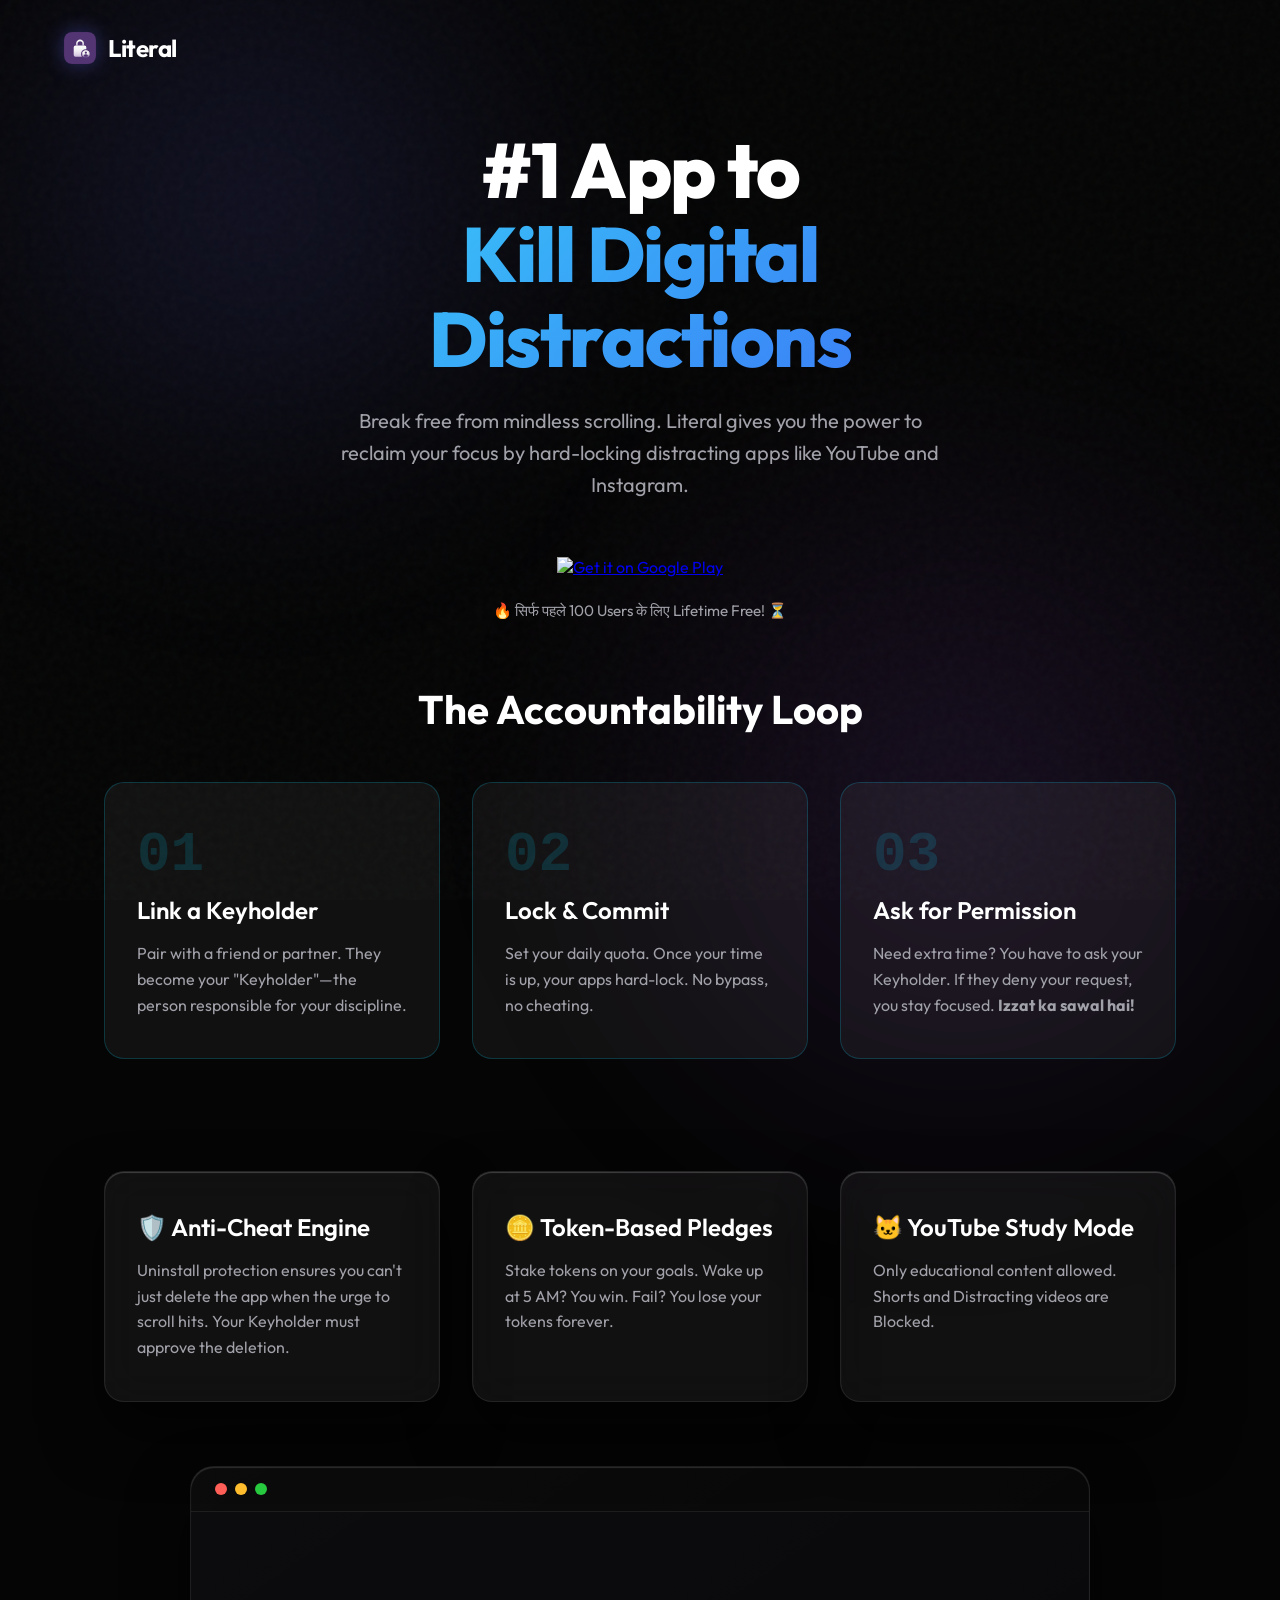
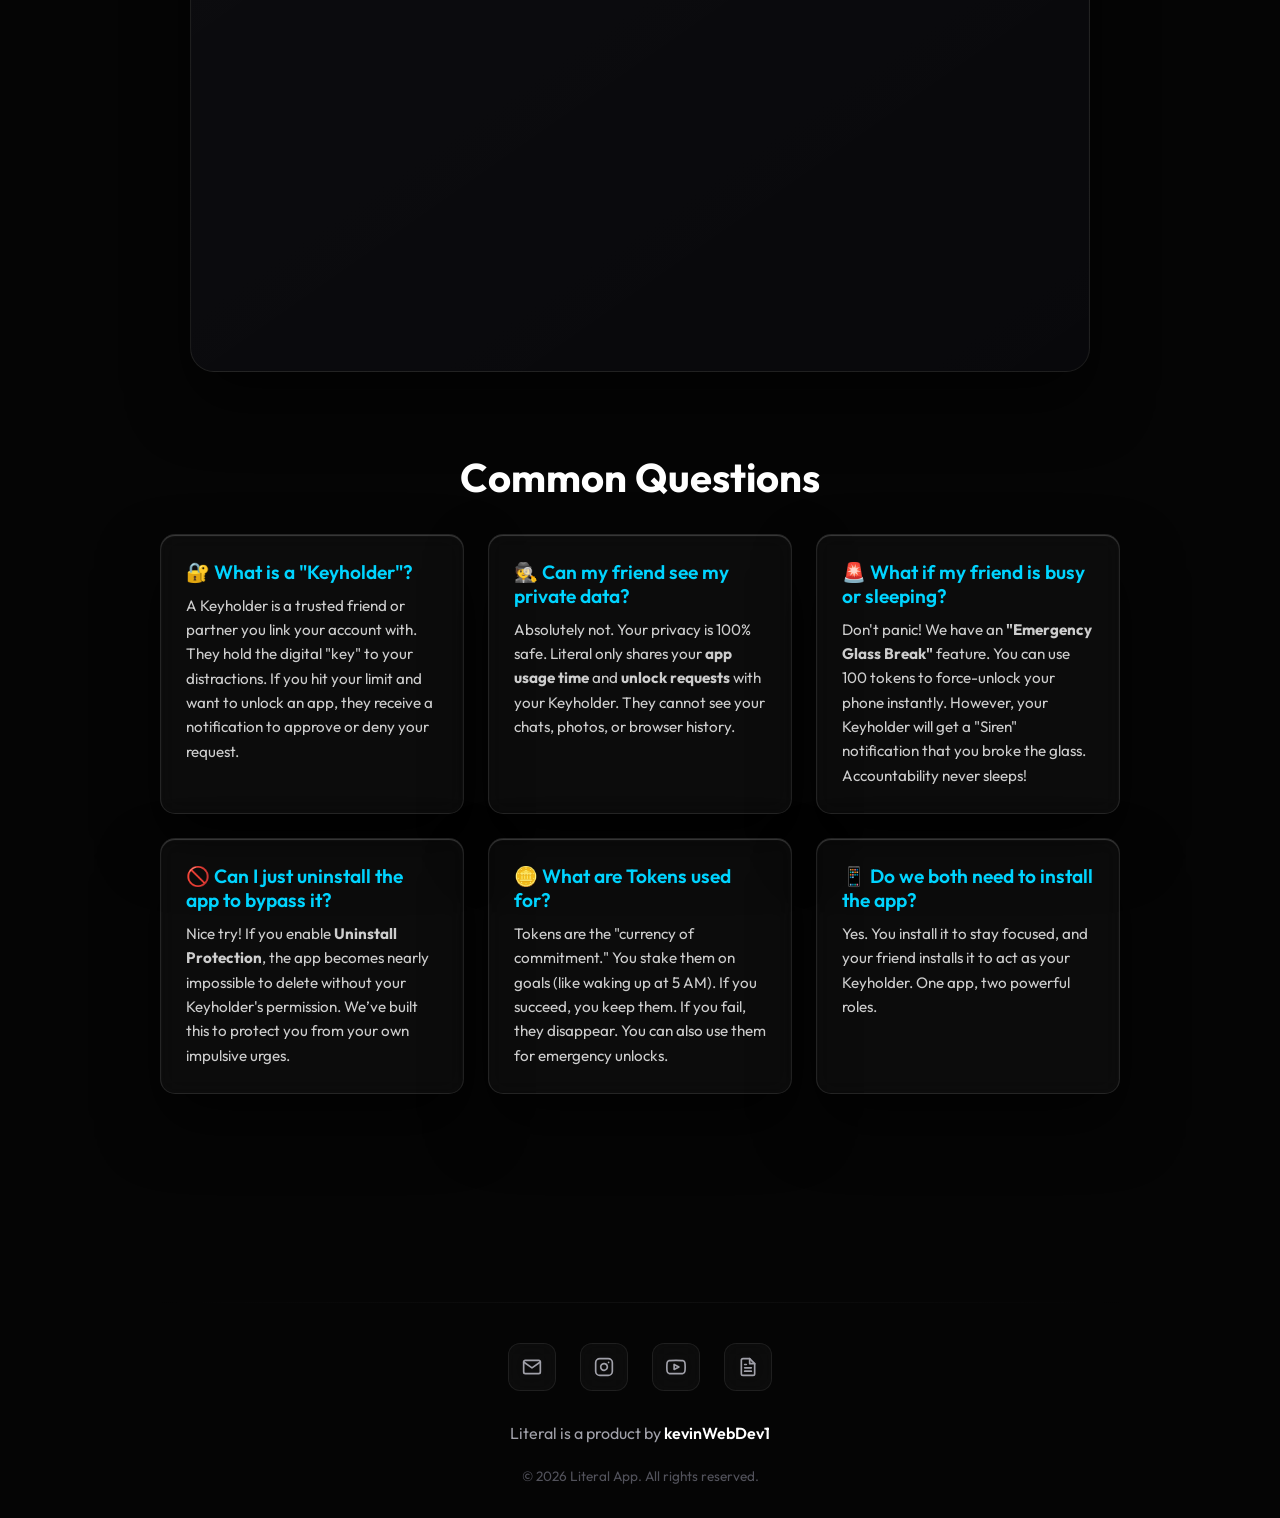
==== commit 33915eba: "Update landing page: replace waitlist with Play Store link, fix demo video, update social links" ====
--- a/index.html
+++ b/index.html
@@ -29,39 +29,21 @@
 
     <main>
         <section class="hero">
-            <div class="hero-chips">
-                <div class="hero-chip">Coming Soon</div>
-                <div class="hero-chip target-audience">🎯 Designed for JEE/UPSC/NEET Aspirants</div>
-            </div>
+
             <h1 class="hero-title">#1 App to<br><span class="text-blue">Kill Digital<br>Distractions</span></h1>
             <p class="hero-subtitle">Break free from mindless scrolling. Literal gives you the power to reclaim your
                 focus by hard-locking distracting apps like YouTube and Instagram.</p>
 
-            <div class="urgency-banner">
-                <p class="urgency-title">Launching Soon 🚀</p>
-                <p class="urgency-highlight">🔥 सिर्फ पहले 100 Users के लिए Lifetime Free! ⏳</p>
-                <p class="urgency-action">Waitlist फुल होने से पहले <b>Email</b> रजिस्टर करें और पाएं 100% FREE Early
-                    Access!
+            <div class="download-section" style="margin-top: 1.5rem;">
+                <a href="https://play.google.com/store/apps/details?id=com.literal.focus" target="_blank"
+                    rel="noopener noreferrer" style="display: inline-block; transition: transform 0.2s ease;" 
+                    onmouseover="this.style.transform='scale(1.05)'" onmouseout="this.style.transform='scale(1)'">
+                    <img alt="Get it on Google Play" src="https://play.google.com/intl/en_us/badges/static/images/badges/en_badge_web_generic.png" style="height: 68px;">
+                </a>
+                <p style="margin-top: 1.5rem; color: var(--text-secondary); font-size: 0.95rem;">
+                    🔥 सिर्फ पहले 100 Users के लिए Lifetime Free! ⏳
                 </p>
             </div>
-
-            <form id="waitlist-form" class="signup-form"
-                action="https://script.google.com/macros/s/AKfycbx4pD0WMXJ6cR3nPBkcFgxfVqLXbwYaFYmaJl8zW9d8rMTEGMVKEQRkKYNzDEtjSJn0/exec"
-                method="POST">
-                <div class="input-group">
-                    <input type="email" id="email" name="email" placeholder="Enter your email address" required
-                        aria-label="Email address">
-                    <button type="submit" class="btn-primary" aria-label="Notify me when launched">
-                        <span>Notify me when launched</span>
-                        <svg width="20" height="20" viewBox="0 0 24 24" fill="none" stroke="currentColor"
-                            stroke-width="2" stroke-linecap="round" stroke-linejoin="round">
-                            <path d="M5 12h14"></path>
-                            <path d="m12 5 7 7-7 7"></path>
-                        </svg>
-                    </button>
-                </div>
-                <div class="form-message" id="form-message" aria-live="polite"></div>
-            </form>
         </section>
 
         <section class="how-it-works">
@@ -113,9 +95,10 @@
                 </div>
                 <div class="mockup-content">
                     <iframe class="demo-video"
-                        src="https://www.youtube.com/embed/nKAAisXeXN4?mute=0&autoplay=1&loop=1&playlist=nKAAisXeXN4&controls=1&showinfo=0&rel=0&modestbranding=1"
+                        src="https://www.youtube-nocookie.com/embed/DlJw7UUPL2I?mute=1&autoplay=1&loop=1&playlist=DlJw7UUPL2I&controls=1&rel=0&modestbranding=1"
                         title="Literal App Demo" frameborder="0"
                         allow="accelerometer; autoplay; clipboard-write; encrypted-media; gyroscope; picture-in-picture; web-share"
+                        referrerpolicy="strict-origin-when-cross-origin"
                         allowfullscreen>
                     </iframe>
                 </div>
@@ -187,7 +170,7 @@
                         </a>
                     </li>
                     <li class="icon-item">
-                        <a href="#" title="Follow us on Instagram (Coming Soon)" aria-label="Instagram">
+                        <a href="https://www.instagram.com/literaldiscipline/?utm_source=ig_web_button_share_sheet" target="_blank" rel="noopener noreferrer" title="Follow us on Instagram" aria-label="Instagram">
                             <svg xmlns="http://www.w3.org/2000/svg" width="24" height="24" viewBox="0 0 24 24"
                                 fill="none" stroke="currentColor" stroke-width="2" stroke-linecap="round"
                                 stroke-linejoin="round" class="feather feather-instagram">
@@ -198,7 +181,7 @@
                         </a>
                     </li>
                     <li class="icon-item">
-                        <a href="#" title="Subscribe on YouTube (Coming Soon)" aria-label="YouTube">
+                        <a href="https://youtube.com/@literaldisciplinefocus?si=O_sebxLafKmkjQV4" target="_blank" rel="noopener noreferrer" title="Subscribe on YouTube" aria-label="YouTube">
                             <svg xmlns="http://www.w3.org/2000/svg" width="24" height="24" viewBox="0 0 24 24"
                                 fill="none" stroke="currentColor" stroke-width="2" stroke-linecap="round"
                                 stroke-linejoin="round" class="feather feather-youtube">
@@ -210,8 +193,7 @@
                         </a>
                     </li>
                     <li class="icon-item">
-                        <a href="javascript:void(0)" id="privacy-trigger" title="Privacy Policy"
-                            aria-label="Privacy Policy">
+                        <a href="/privacy" title="Privacy Policy" aria-label="Privacy Policy">
                             <svg xmlns="http://www.w3.org/2000/svg" width="24" height="24" viewBox="0 0 24 24"
                                 fill="none" stroke="currentColor" stroke-width="2" stroke-linecap="round"
                                 stroke-linejoin="round" class="feather feather-file-text">
@@ -230,73 +212,7 @@
         </div>
     </footer>
 
-    <div id="privacy-modal" class="modal">
-        <div class="modal-backdrop"></div>
-        <div class="modal-container glass-card">
-            <div class="modal-header">
-                <h2>Privacy Policy</h2>
-                <button class="close-modal" aria-label="Close Modal">&times;</button>
-            </div>
-            <div class="modal-body">
-                <div class="policy-content">
-                    <p class="last-updated">Last Updated: March 01, 2026</p>
-                    <p>Literal ("we", "our", or "us") is committed to protecting your privacy. This Privacy Policy
-                        explains how your personal information is collected, used, and disclosed by Literal when you use
-                        our mobile application (the "App").</p>
-
-                    <h3>1. Information We Collect</h3>
-                    <p>To provide our core accountability and app-locking services, Literal must collect certain types
-                        of data.</p>
-
-                    <h4>A. Personal Information</h4>
-                    <ul>
-                        <li><strong>Account Data:</strong> When you register, we collect your email address, display
-                            name, and authentication tokens (via Google Sign-In or other providers).</li>
-                        <li><strong>Keyholder Connections:</strong> Information regarding the "Ward" and "Keyholder"
-                            relationships you establish within the app.</li>
-                    </ul>
-
-                    <h4>B. Device and Usage Data</h4>
-                    <ul>
-                        <li><strong>App Usage Statistics:</strong> We collect data on which applications you open, how
-                            long you use them, and your locked/unlocked status. This is strictly to enforce your quotas
-                            and generate accountability reports.</li>
-                        <li><strong>Device Information:</strong> We may collect non-identifiable device information
-                            (e.g., OS version, device model) for debugging and crash reporting.</li>
-                    </ul>
-
-                    <h4>C. Sensitive Permissions</h4>
-                    <p>Literal utilizes several sensitive Android permissions to function effectively:</p>
-                    <p><strong>1. Accessibility Services API</strong></p>
-                    <p>Why we use it: This service is required to detect which app is currently active on your screen so
-                        Literal can enforce app locks, block restricted content (e.g., Porn Addiction Mode), and track
-                        your usage quotas accurately.</p>
-                    <p><strong>2. Query All Packages (Installed Apps)</strong></p>
-                    <p>Why we use it: Literal queries your device's installed applications to dynamically identify web
-                        browsers.</p>
-
-                    <h3>2. How We Use Your Information</h3>
-                    <ul>
-                        <li>Core Functionality: To lock apps, enforce quotas, and manage the Ward/Keyholder
-                            accountability system.</li>
-                        <li>Notifications: To send push notifications regarding unlock requests, emergencies, and
-                            commitment failures.</li>
-                        <li>Improvement: To analyze usage trends, fix bugs, and improve the App's performance.</li>
-                    </ul>
-
-                    <h3>3. How We Share Your Information</h3>
-                    <p>Your privacy is our priority. <strong>We do not sell your personal data.</strong></p>
-                    <p>We only share information with your Keyholder (with your permission) or trusted third-party
-                        service providers (Firebase, Vercel, Google) as needed to power the App's features.</p>
-
-                    <h3>4. Your Rights and Data Deletion</h3>
-                    <p>You can request the complete deletion of your account and all associated data by contacting our
-                        support team at <a
-                            href="mailto:literal.app.business@gmail.com">literal.app.business@gmail.com</a>.</p>
-                </div>
-            </div>
-        </div>
-    </div>
+
 
     <script src="script.js"></script>
 </body>
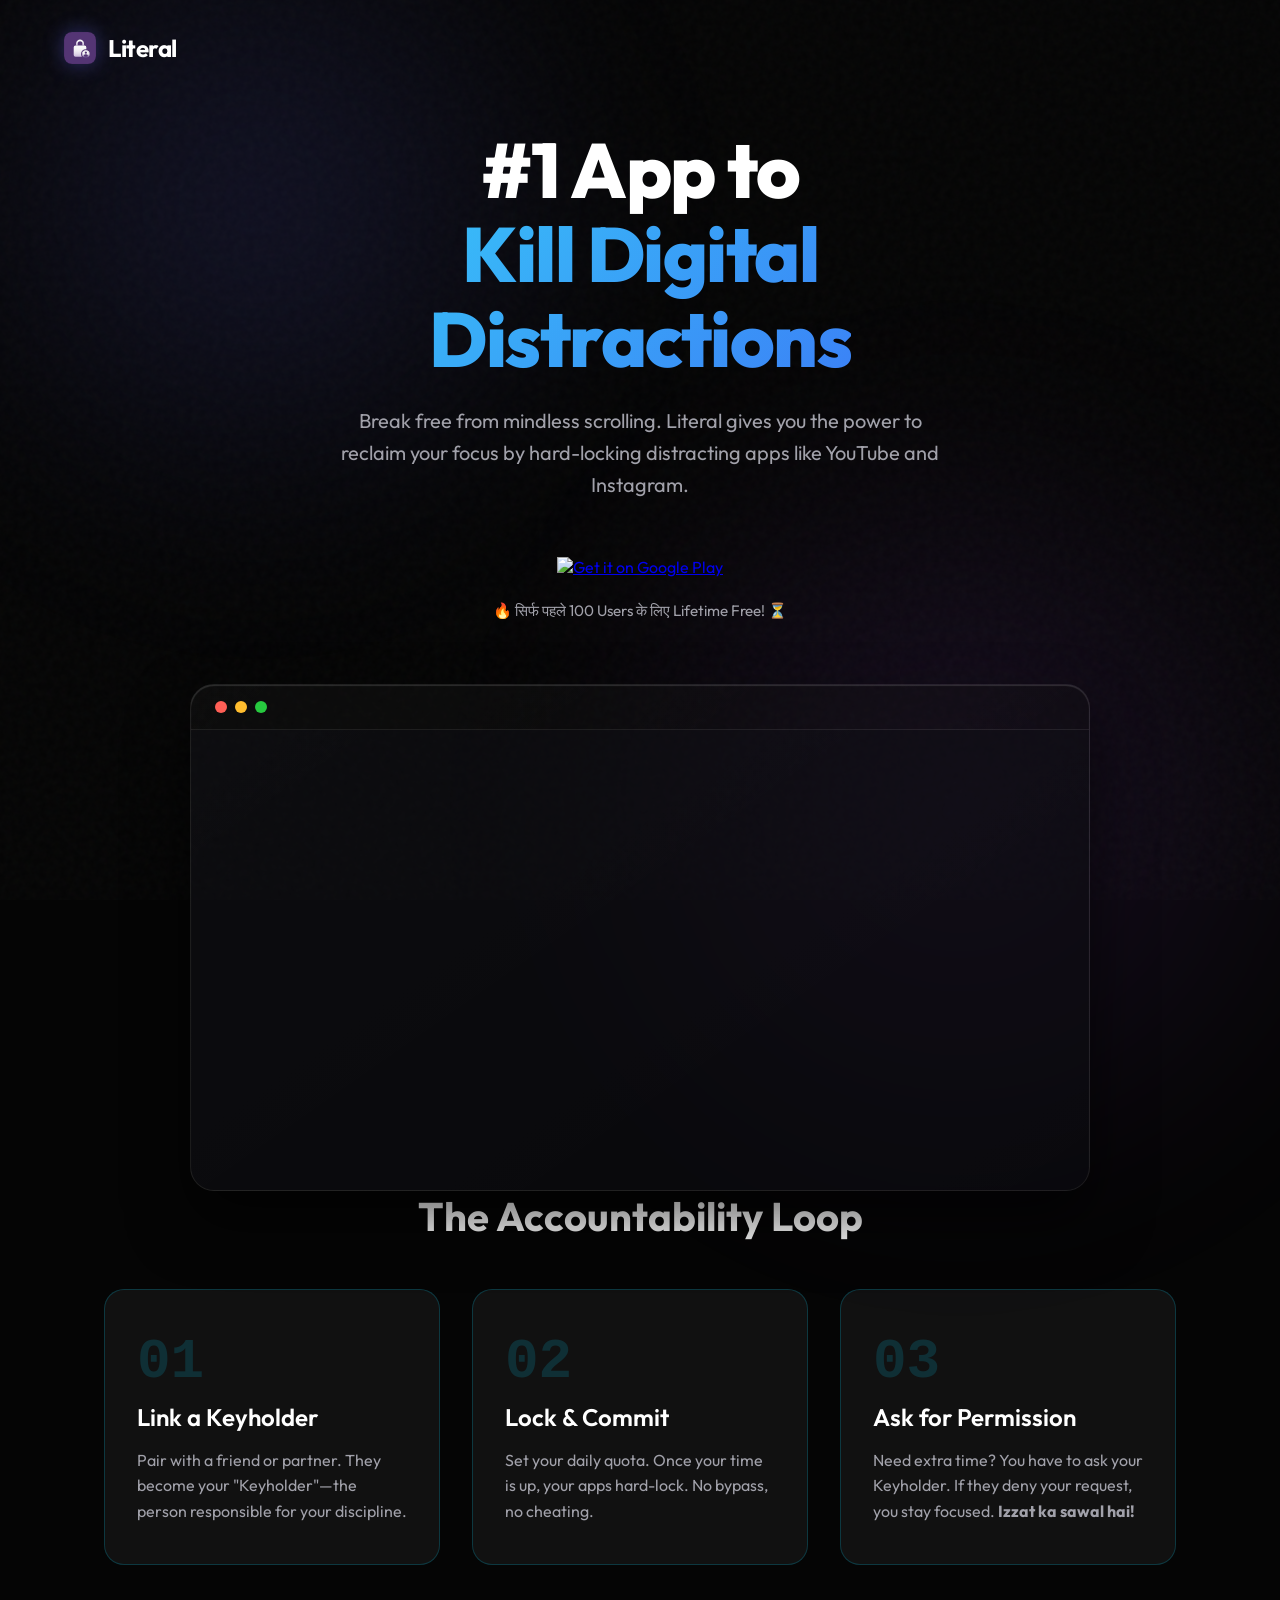
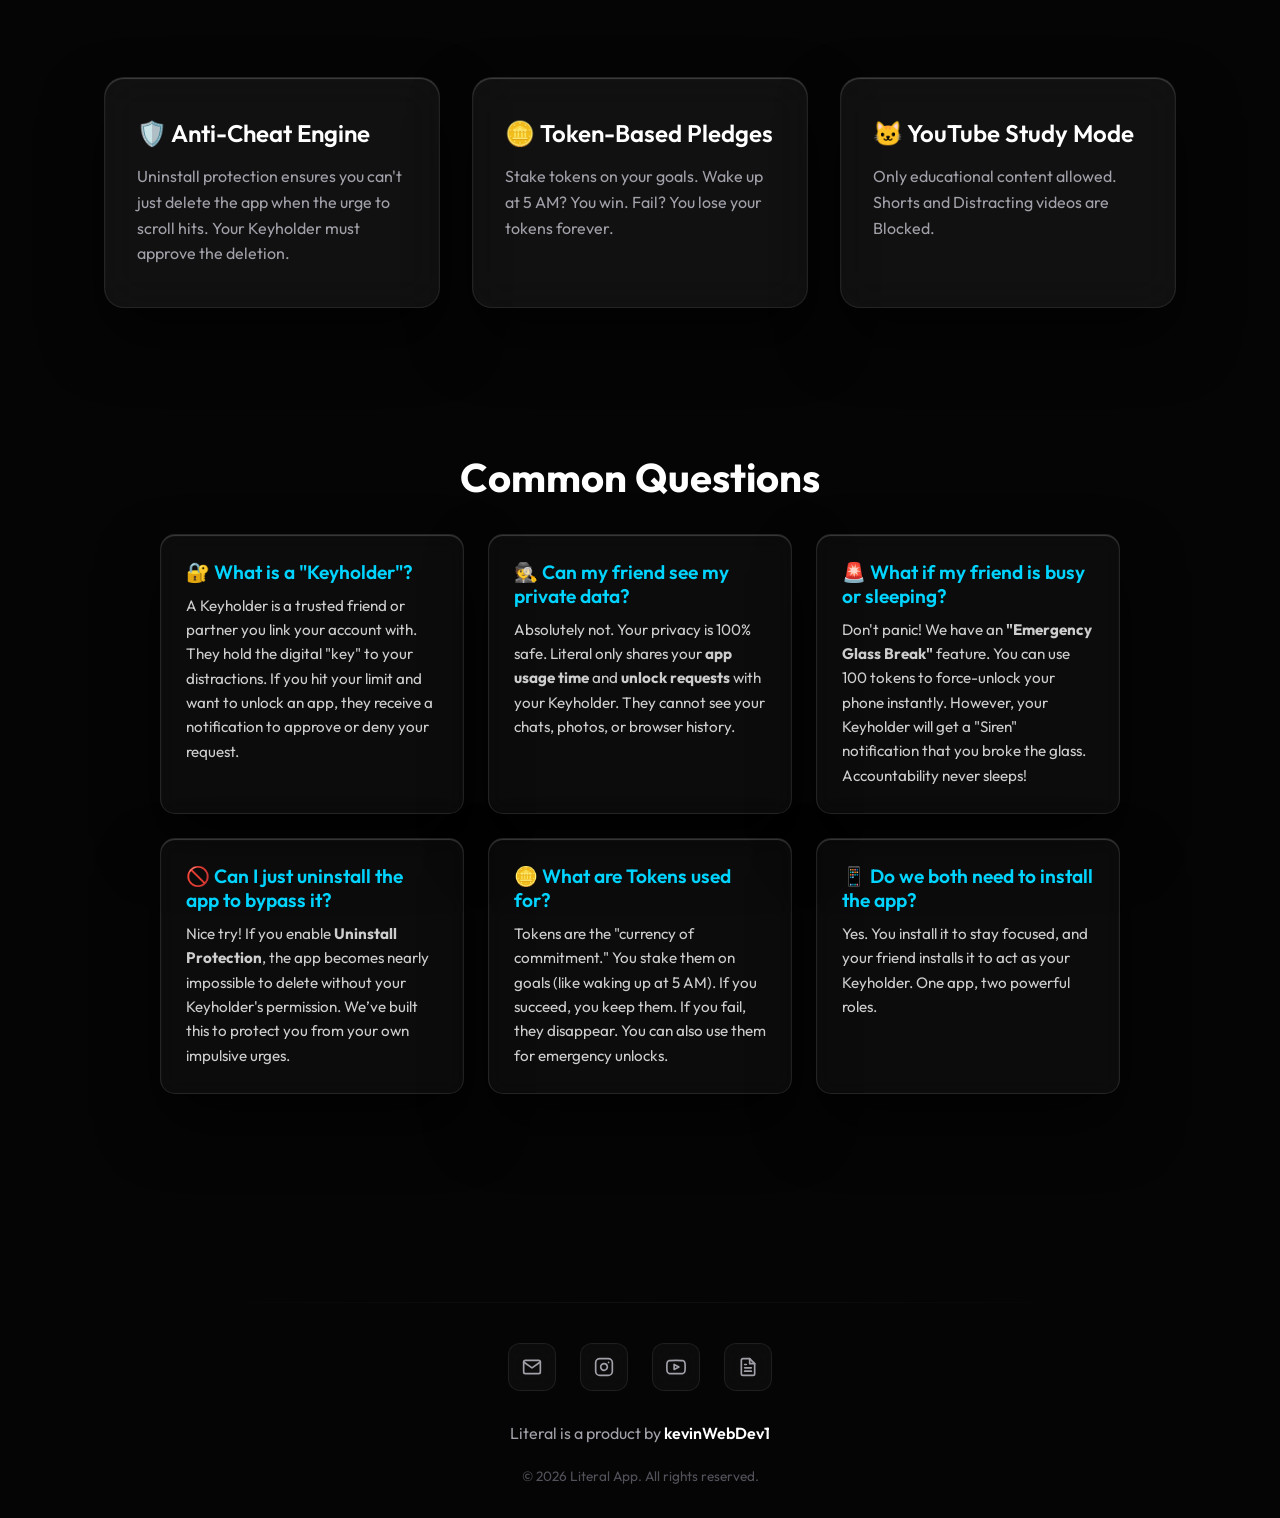
==== commit 76e2bb2a: "Update landing page: move demo section and update video player parameters" ====
--- a/index.html
+++ b/index.html
@@ -46,6 +46,25 @@
             </div>
         </section>
 
+        <section class="demo-section">
+            <div class="glass-card mockup-container">
+                <div class="mac-window-controls">
+                    <span class="dot close"></span>
+                    <span class="dot minimize"></span>
+                    <span class="dot maximize"></span>
+                </div>
+                <div class="mockup-content">
+                    <iframe class="demo-video"
+                        src="https://www.youtube-nocookie.com/embed/DlJw7UUPL2I?mute=0&autoplay=1&loop=1&playlist=DlJw7UUPL2I&controls=1&rel=0&modestbranding=1&vq=hd720"
+                        title="Literal App Demo" frameborder="0"
+                        allow="accelerometer; autoplay; clipboard-write; encrypted-media; gyroscope; picture-in-picture; web-share"
+                        referrerpolicy="strict-origin-when-cross-origin"
+                        allowfullscreen>
+                    </iframe>
+                </div>
+            </div>
+        </section>
+
         <section class="how-it-works">
             <h2 class="section-title">The Accountability Loop</h2>
             <div class="steps-container">
@@ -86,24 +105,7 @@
             </div>
         </section>
 
-        <section class="demo-section">
-            <div class="glass-card mockup-container">
-                <div class="mac-window-controls">
-                    <span class="dot close"></span>
-                    <span class="dot minimize"></span>
-                    <span class="dot maximize"></span>
-                </div>
-                <div class="mockup-content">
-                    <iframe class="demo-video"
-                        src="https://www.youtube-nocookie.com/embed/DlJw7UUPL2I?mute=1&autoplay=1&loop=1&playlist=DlJw7UUPL2I&controls=1&rel=0&modestbranding=1"
-                        title="Literal App Demo" frameborder="0"
-                        allow="accelerometer; autoplay; clipboard-write; encrypted-media; gyroscope; picture-in-picture; web-share"
-                        referrerpolicy="strict-origin-when-cross-origin"
-                        allowfullscreen>
-                    </iframe>
-                </div>
-            </div>
-        </section>
+
         <section class="faq-section">
             <h2 class="section-title">Common Questions</h2>
 
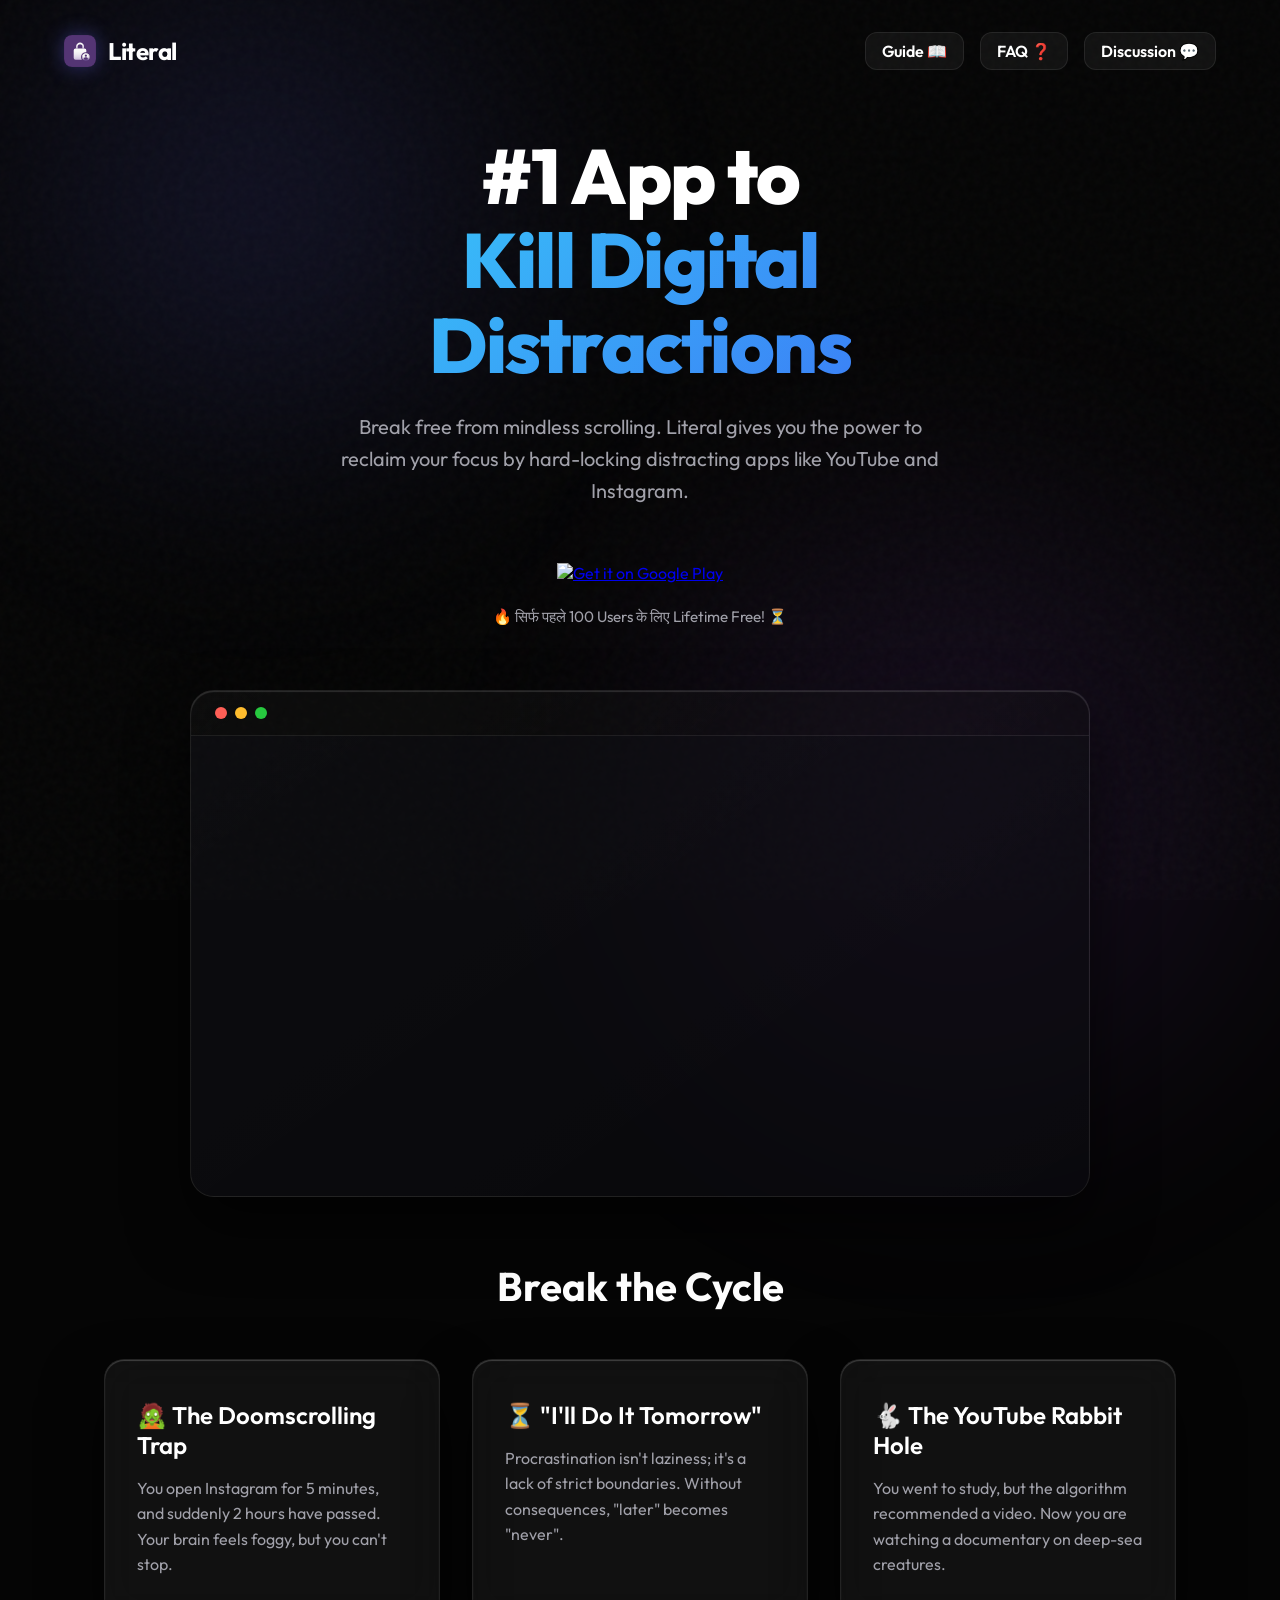
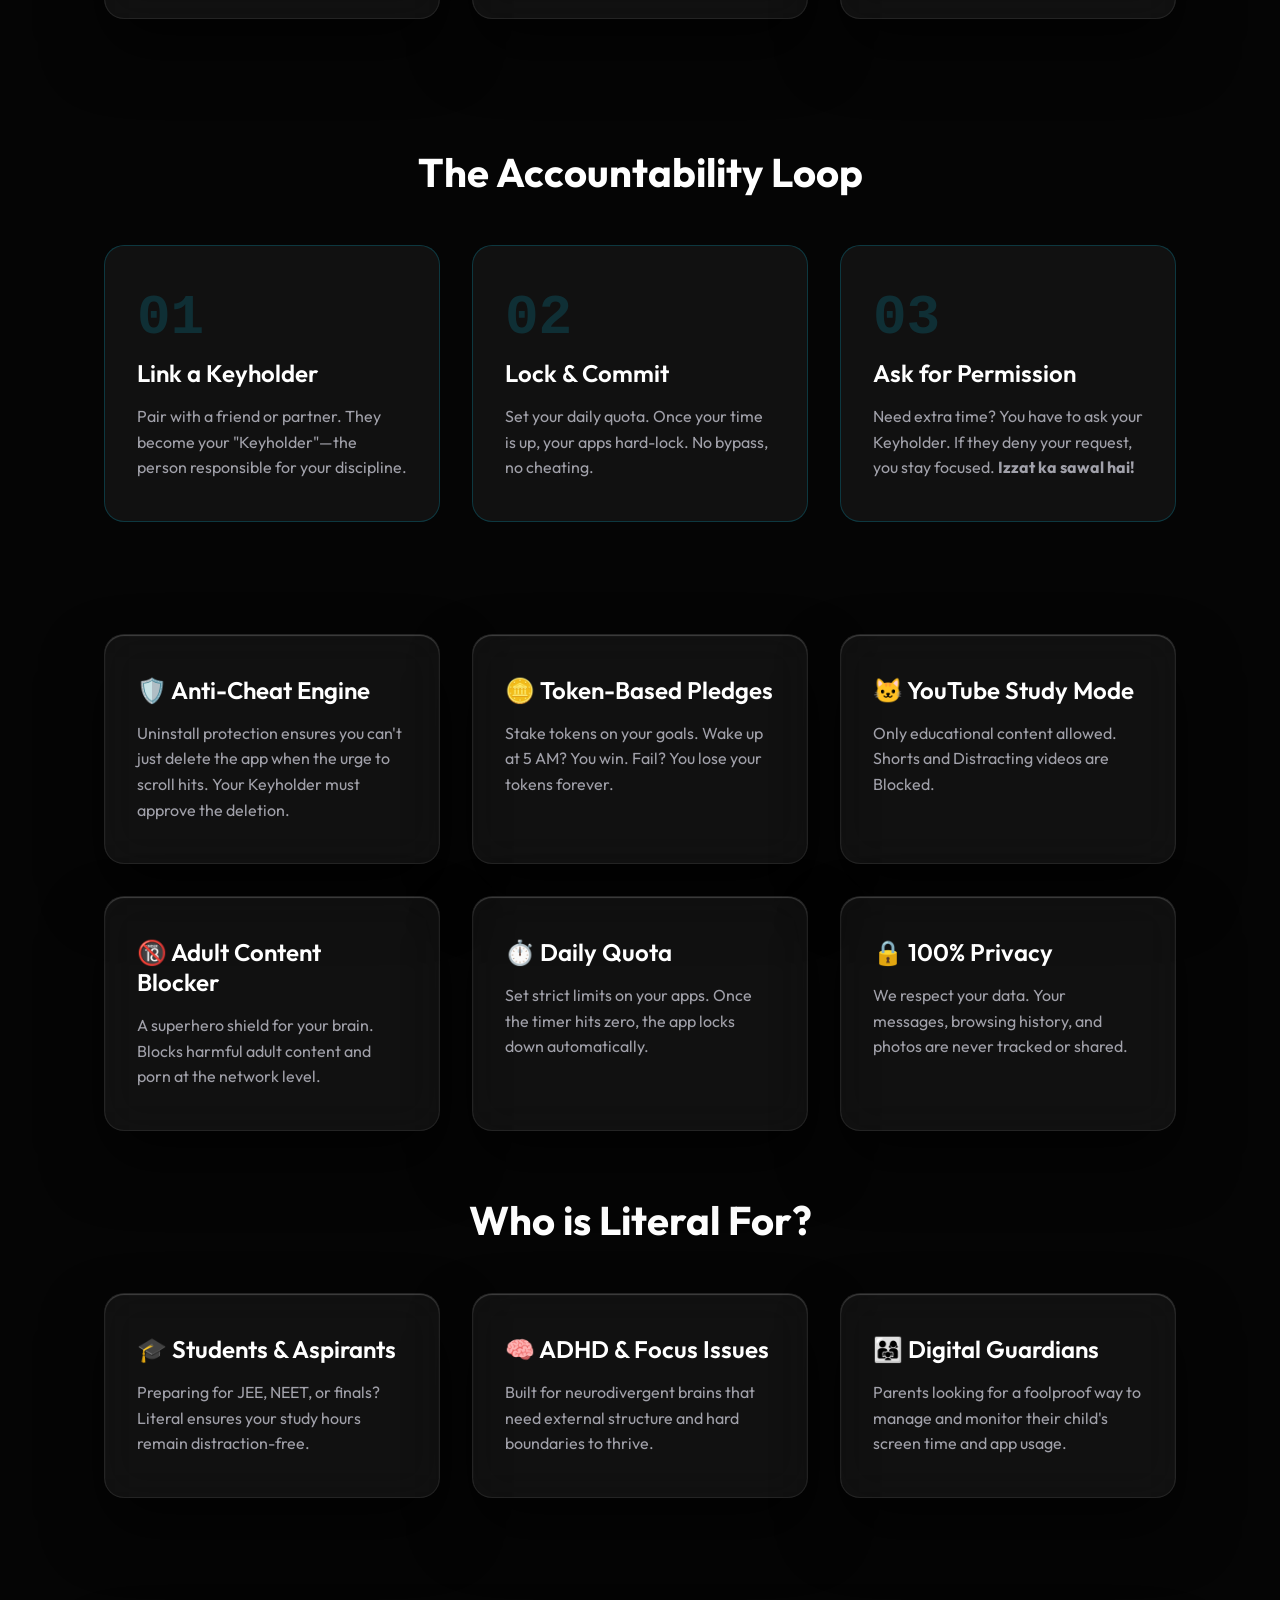
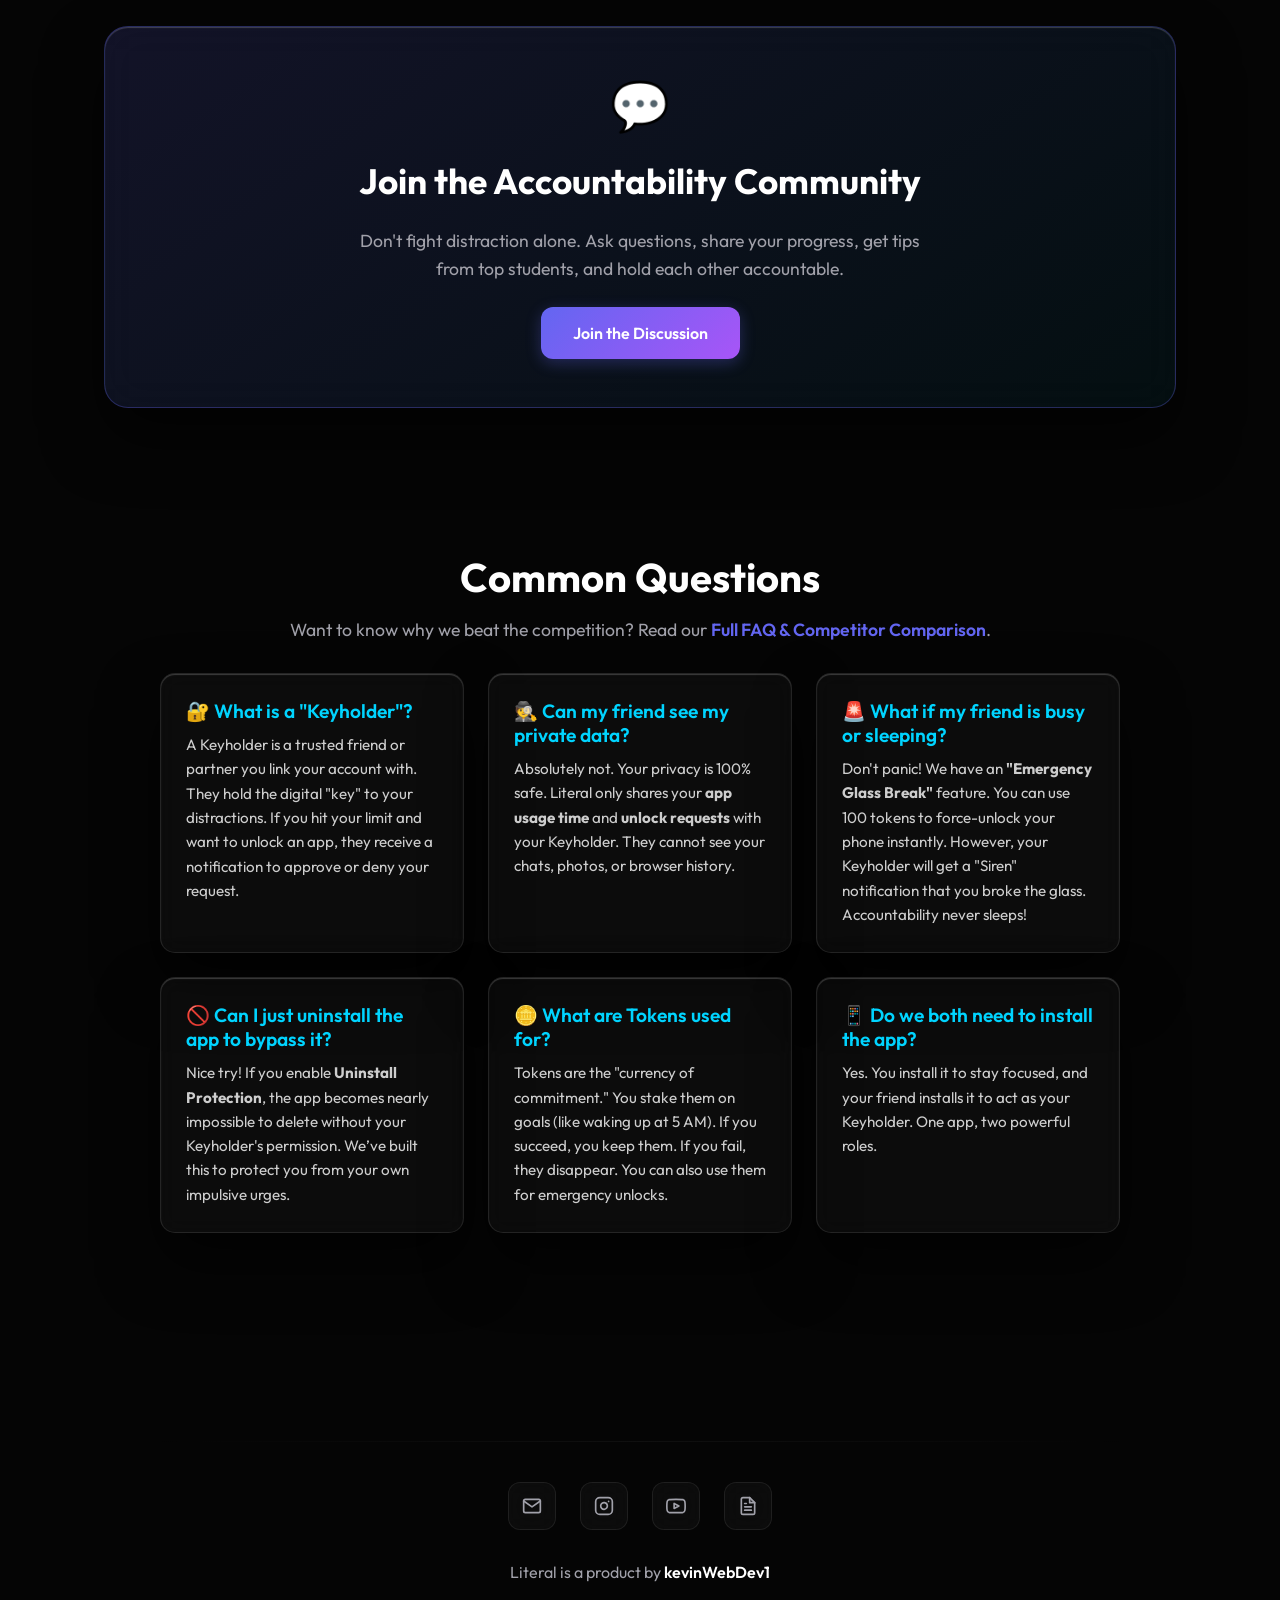
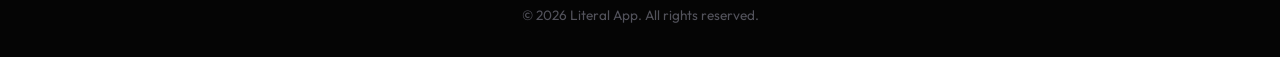
==== commit cbea261c: "feat: integrate Supabase for live community forum" ====
--- a/index.html
+++ b/index.html
@@ -4,9 +4,9 @@
 <head>
     <meta charset="UTF-8">
     <meta name="viewport" content="width=device-width, initial-scale=1.0">
-    <title>Literal App</title>
+    <title>Literal App | The Ultimate App Blocker for Focus & Studying</title>
     <meta name="description"
-        content="Literal is the first accountability app that pairs you with a real keyholder to lock your distractions and help you achieve your goals.">
+        content="Literal is the first accountability app that pairs you with a real keyholder to lock your distractions. Break free from doomscrolling, ADHD traps, and procrastination.">
     <link rel="preconnect" href="https://fonts.googleapis.com">
     <link rel="preconnect" href="https://fonts.gstatic.com" crossorigin>
     <link href="https://fonts.googleapis.com/css2?family=Outfit:wght@300;400;500;600;700;800&display=swap"
@@ -25,6 +25,11 @@
             <img src="assets/logo.svg" alt="Literal Logo" class="logo-icon">
             <span class="logo-text">Literal</span>
         </div>
+        <div class="nav-links" style="gap: 1rem;">
+            <a href="guide.html" class="nav-community-link">Guide 📖</a>
+            <a href="faq.html" class="nav-community-link">FAQ ❓</a>
+            <a href="community.html" class="nav-community-link">Discussion 💬</a>
+        </div>
     </nav>
 
     <main>
@@ -36,9 +41,11 @@
 
             <div class="download-section" style="margin-top: 1.5rem;">
                 <a href="https://play.google.com/store/apps/details?id=com.literal.focus" target="_blank"
-                    rel="noopener noreferrer" style="display: inline-block; transition: transform 0.2s ease;" 
+                    rel="noopener noreferrer" style="display: inline-block; transition: transform 0.2s ease;"
                     onmouseover="this.style.transform='scale(1.05)'" onmouseout="this.style.transform='scale(1)'">
-                    <img alt="Get it on Google Play" src="https://play.google.com/intl/en_us/badges/static/images/badges/en_badge_web_generic.png" style="height: 68px;">
+                    <img alt="Get it on Google Play"
+                        src="https://play.google.com/intl/en_us/badges/static/images/badges/en_badge_web_generic.png"
+                        style="height: 68px;">
                 </a>
                 <p style="margin-top: 1.5rem; color: var(--text-secondary); font-size: 0.95rem;">
                     🔥 सिर्फ पहले 100 Users के लिए Lifetime Free! ⏳
@@ -58,9 +65,29 @@
                         src="https://www.youtube-nocookie.com/embed/DlJw7UUPL2I?mute=0&autoplay=1&loop=1&playlist=DlJw7UUPL2I&controls=1&rel=0&modestbranding=1&vq=hd720"
                         title="Literal App Demo" frameborder="0"
                         allow="accelerometer; autoplay; clipboard-write; encrypted-media; gyroscope; picture-in-picture; web-share"
-                        referrerpolicy="strict-origin-when-cross-origin"
-                        allowfullscreen>
+                        referrerpolicy="strict-origin-when-cross-origin" allowfullscreen>
                     </iframe>
+                </div>
+            </div>
+        </section>
+
+        <section class="pain-points-section">
+            <h2 class="section-title">Break the Cycle</h2>
+            <div class="features-grid">
+                <div class="feature-item glass-card">
+                    <h3>🧟 The Doomscrolling Trap</h3>
+                    <p>You open Instagram for 5 minutes, and suddenly 2 hours have passed. Your brain feels foggy, but
+                        you can't stop.</p>
+                </div>
+                <div class="feature-item glass-card">
+                    <h3>⏳ "I'll Do It Tomorrow"</h3>
+                    <p>Procrastination isn't laziness; it's a lack of strict boundaries. Without consequences, "later"
+                        becomes "never".</p>
+                </div>
+                <div class="feature-item glass-card">
+                    <h3>🐇 The YouTube Rabbit Hole</h3>
+                    <p>You went to study, but the algorithm recommended a video. Now you are watching a documentary on
+                        deep-sea creatures.</p>
                 </div>
             </div>
         </section>
@@ -103,11 +130,57 @@
                 <h3>🐱 YouTube Study Mode</h3>
                 <p>Only educational content allowed. Shorts and Distracting videos are Blocked.</p>
             </div>
-        </section>
-
-
-        <section class="faq-section">
+            <div class="feature-item glass-card">
+                <h3>🔞 Adult Content Blocker</h3>
+                <p>A superhero shield for your brain. Blocks harmful adult content and porn at the network level.</p>
+            </div>
+            <div class="feature-item glass-card">
+                <h3>⏱️ Daily Quota</h3>
+                <p>Set strict limits on your apps. Once the timer hits zero, the app locks down automatically.</p>
+            </div>
+            <div class="feature-item glass-card">
+                <h3>🔒 100% Privacy</h3>
+                <p>We respect your data. Your messages, browsing history, and photos are never tracked or shared.</p>
+            </div>
+        </section>
+
+
+        <section class="target-audience-section">
+            <h2 class="section-title">Who is Literal For?</h2>
+            <div class="features-grid">
+                <div class="feature-item glass-card">
+                    <h3>🎓 Students & Aspirants</h3>
+                    <p>Preparing for JEE, NEET, or finals? Literal ensures your study hours remain distraction-free.</p>
+                </div>
+                <div class="feature-item glass-card">
+                    <h3>🧠 ADHD & Focus Issues</h3>
+                    <p>Built for neurodivergent brains that need external structure and hard boundaries to thrive.</p>
+                </div>
+                <div class="feature-item glass-card">
+                    <h3>👨‍👩‍👧 Digital Guardians</h3>
+                    <p>Parents looking for a foolproof way to manage and monitor their child's screen time and app
+                        usage.</p>
+                </div>
+            </div>
+        </section>
+
+        <section class="community-cta">
+            <div class="glass-card community-banner">
+                <div class="community-content">
+                    <div class="community-icon">💬</div>
+                    <h2>Join the Accountability Community</h2>
+                    <p>Don't fight distraction alone. Ask questions, share your progress, get tips from top students,
+                        and hold each other accountable.</p>
+                    <a href="#" class="cta-button">Join the Discussion</a>
+                </div>
+            </div>
+        </section>
+
+        <section class="faq-section" id="faq">
             <h2 class="section-title">Common Questions</h2>
+            <p style="text-align: center; color: var(--text-secondary); margin-bottom: 2rem; font-size: 1.1rem;">
+                Want to know why we beat the competition? Read our <a href="faq.html" class="text-link" style="color: var(--accent-1); font-weight: 600;">Full FAQ & Competitor Comparison</a>.
+            </p>
 
             <div class="faq-grid">
                 <div class="faq-item glass-card">
@@ -172,7 +245,9 @@
                         </a>
                     </li>
                     <li class="icon-item">
-                        <a href="https://www.instagram.com/literaldiscipline/?utm_source=ig_web_button_share_sheet" target="_blank" rel="noopener noreferrer" title="Follow us on Instagram" aria-label="Instagram">
+                        <a href="https://www.instagram.com/literaldiscipline/?utm_source=ig_web_button_share_sheet"
+                            target="_blank" rel="noopener noreferrer" title="Follow us on Instagram"
+                            aria-label="Instagram">
                             <svg xmlns="http://www.w3.org/2000/svg" width="24" height="24" viewBox="0 0 24 24"
                                 fill="none" stroke="currentColor" stroke-width="2" stroke-linecap="round"
                                 stroke-linejoin="round" class="feather feather-instagram">
@@ -183,7 +258,8 @@
                         </a>
                     </li>
                     <li class="icon-item">
-                        <a href="https://youtube.com/@literaldisciplinefocus?si=O_sebxLafKmkjQV4" target="_blank" rel="noopener noreferrer" title="Subscribe on YouTube" aria-label="YouTube">
+                        <a href="https://youtube.com/@literaldisciplinefocus?si=O_sebxLafKmkjQV4" target="_blank"
+                            rel="noopener noreferrer" title="Subscribe on YouTube" aria-label="YouTube">
                             <svg xmlns="http://www.w3.org/2000/svg" width="24" height="24" viewBox="0 0 24 24"
                                 fill="none" stroke="currentColor" stroke-width="2" stroke-linecap="round"
                                 stroke-linejoin="round" class="feather feather-youtube">
--- a/styles.css
+++ b/styles.css
@@ -104,6 +104,30 @@
     display: block;
 }
 
+.nav-links {
+    display: flex;
+    align-items: center;
+}
+
+.nav-community-link {
+    color: var(--text-primary);
+    text-decoration: none;
+    font-weight: 600;
+    font-size: 1rem;
+    padding: 0.5rem 1rem;
+    background: rgba(255, 255, 255, 0.05);
+    border: 1px solid var(--glass-border);
+    border-radius: 12px;
+    transition: all 0.3s ease;
+}
+
+.nav-community-link:hover {
+    background: rgba(99, 102, 241, 0.15);
+    border-color: rgba(99, 102, 241, 0.5);
+    transform: translateY(-2px);
+    box-shadow: 0 4px 15px rgba(99, 102, 241, 0.2);
+}
+
 /* Main Content */
 main {
     flex: 1;
@@ -374,6 +398,7 @@
 .demo-section {
     width: 100%;
     max-width: 900px;
+    margin-bottom: 4rem;
     opacity: 0;
     transform: translateY(40px);
     animation: fadeUp 1s cubic-bezier(0.16, 1, 0.3, 1) 0.3s forwards;
@@ -600,7 +625,9 @@
 
 .how-it-works,
 .features-grid,
-.faq-section {
+.faq-section,
+.pain-points-section,
+.target-audience-section {
     width: 100%;
     margin-bottom: 4rem;
 }
@@ -868,6 +895,141 @@
     .modal-body {
         padding: 1.5rem;
     }
+}
+
+
+
+/* Community CTA */
+.community-cta {
+    width: 100%;
+    margin-bottom: 4rem;
+}
+
+.community-banner {
+    background: linear-gradient(145deg, rgba(99, 102, 241, 0.15), rgba(0, 212, 255, 0.05));
+    border: 1px solid rgba(99, 102, 241, 0.3);
+    padding: 3rem 2rem;
+    text-align: center;
+    border-radius: 24px;
+}
+
+.community-content {
+    max-width: 600px;
+    margin: 0 auto;
+    display: flex;
+    flex-direction: column;
+    align-items: center;
+    gap: 1.5rem;
+}
+
+.community-icon {
+    font-size: 3rem;
+}
+
+.community-content h2 {
+    font-size: clamp(1.8rem, 3vw, 2.2rem);
+    font-weight: 700;
+    color: var(--text-primary);
+}
+
+.community-content p {
+    color: var(--text-secondary);
+    font-size: 1.1rem;
+    line-height: 1.6;
+}
+
+.cta-button {
+    display: inline-block;
+    padding: 1rem 2rem;
+    background: var(--accent-gradient);
+    color: white;
+    font-weight: 600;
+    border-radius: 12px;
+    border: none;
+    outline: none;
+    cursor: pointer;
+    text-decoration: none;
+    transition: transform 0.2s ease, box-shadow 0.2s ease;
+    box-shadow: 0 4px 15px rgba(99, 102, 241, 0.3);
+}
+
+.cta-button:hover {
+    box-shadow: 0 8px 25px rgba(99, 102, 241, 0.5);
+}
+
+.cta-button.secondary {
+    background: transparent;
+    border: 1px solid rgba(255, 255, 255, 0.2);
+    box-shadow: none;
+}
+
+.cta-button.secondary:hover {
+    background: rgba(255, 255, 255, 0.1);
+    box-shadow: none;
+    border-color: rgba(255, 255, 255, 0.4);
+}
+
+/* Modal Styles */
+.modal-overlay {
+    position: fixed;
+    top: 0;
+    left: 0;
+    width: 100vw;
+    height: 100vh;
+    background: rgba(0, 0, 0, 0.7);
+    backdrop-filter: blur(5px);
+    z-index: 1000;
+    display: flex;
+    justify-content: center;
+    align-items: center;
+    padding: 1rem;
+}
+
+.modal-content {
+    background: rgba(20, 20, 25, 0.95);
+    border: 1px solid var(--glass-border);
+    box-shadow: 0 20px 40px rgba(0, 0, 0, 0.5);
+    padding: 2.5rem;
+}
+
+.form-group {
+    margin-bottom: 1.5rem;
+}
+
+.form-label {
+    display: block;
+    margin-bottom: 0.75rem;
+    color: rgba(255, 255, 255, 0.8);
+    font-size: 0.95rem;
+    font-weight: 500;
+}
+
+.form-input {
+    width: 100%;
+    padding: 1rem 1.25rem;
+    border-radius: 12px;
+    border: 1px solid rgba(255, 255, 255, 0.1);
+    background: rgba(0, 0, 0, 0.3);
+    color: white;
+    font-family: inherit;
+    font-size: 1rem;
+    transition: all 0.3s ease;
+}
+
+.form-input:focus {
+    outline: none;
+    border-color: rgba(99, 102, 241, 0.5);
+    background: rgba(0, 0, 0, 0.5);
+    box-shadow: 0 0 0 3px rgba(99, 102, 241, 0.1);
+}
+
+select.form-input {
+    appearance: none;
+    -webkit-appearance: none;
+    background-image: url("data:image/svg+xml;charset=US-ASCII,%3Csvg%20xmlns%3D%22http%3A%2F%2Fwww.w3.org%2F2000%2Fsvg%22%20width%3D%22292.4%22%20height%3D%22292.4%22%3E%3Cpath%20fill%3D%22%23FFFFFF%22%20d%3D%22M287%2069.4a17.6%2017.6%200%200%200-13-5.4H18.4c-5%200-9.3%201.8-12.9%205.4A17.6%2017.6%200%200%200%200%2082.2c0%205%201.8%209.3%205.4%2012.9l128%20127.9c3.6%203.6%207.8%205.4%2012.8%205.4s9.2-1.8%2012.8-5.4L287%2095c3.5-3.5%205.4-7.8%205.4-12.8%200-5-1.9-9.2-5.5-12.8z%22%2F%3E%3C%2Fsvg%3E");
+    background-repeat: no-repeat, repeat;
+    background-position: right .7em top 50%, 0 0;
+    background-size: .65em auto, 100%;
 }
 
 /* Animations */
@@ -957,4 +1119,11 @@
         font-size: 1rem;
         padding: 0 0.5rem;
     }
+}
+
+.text-link {
+    text-decoration: none;
+}
+.text-link:hover {
+    text-decoration: underline;
 }
